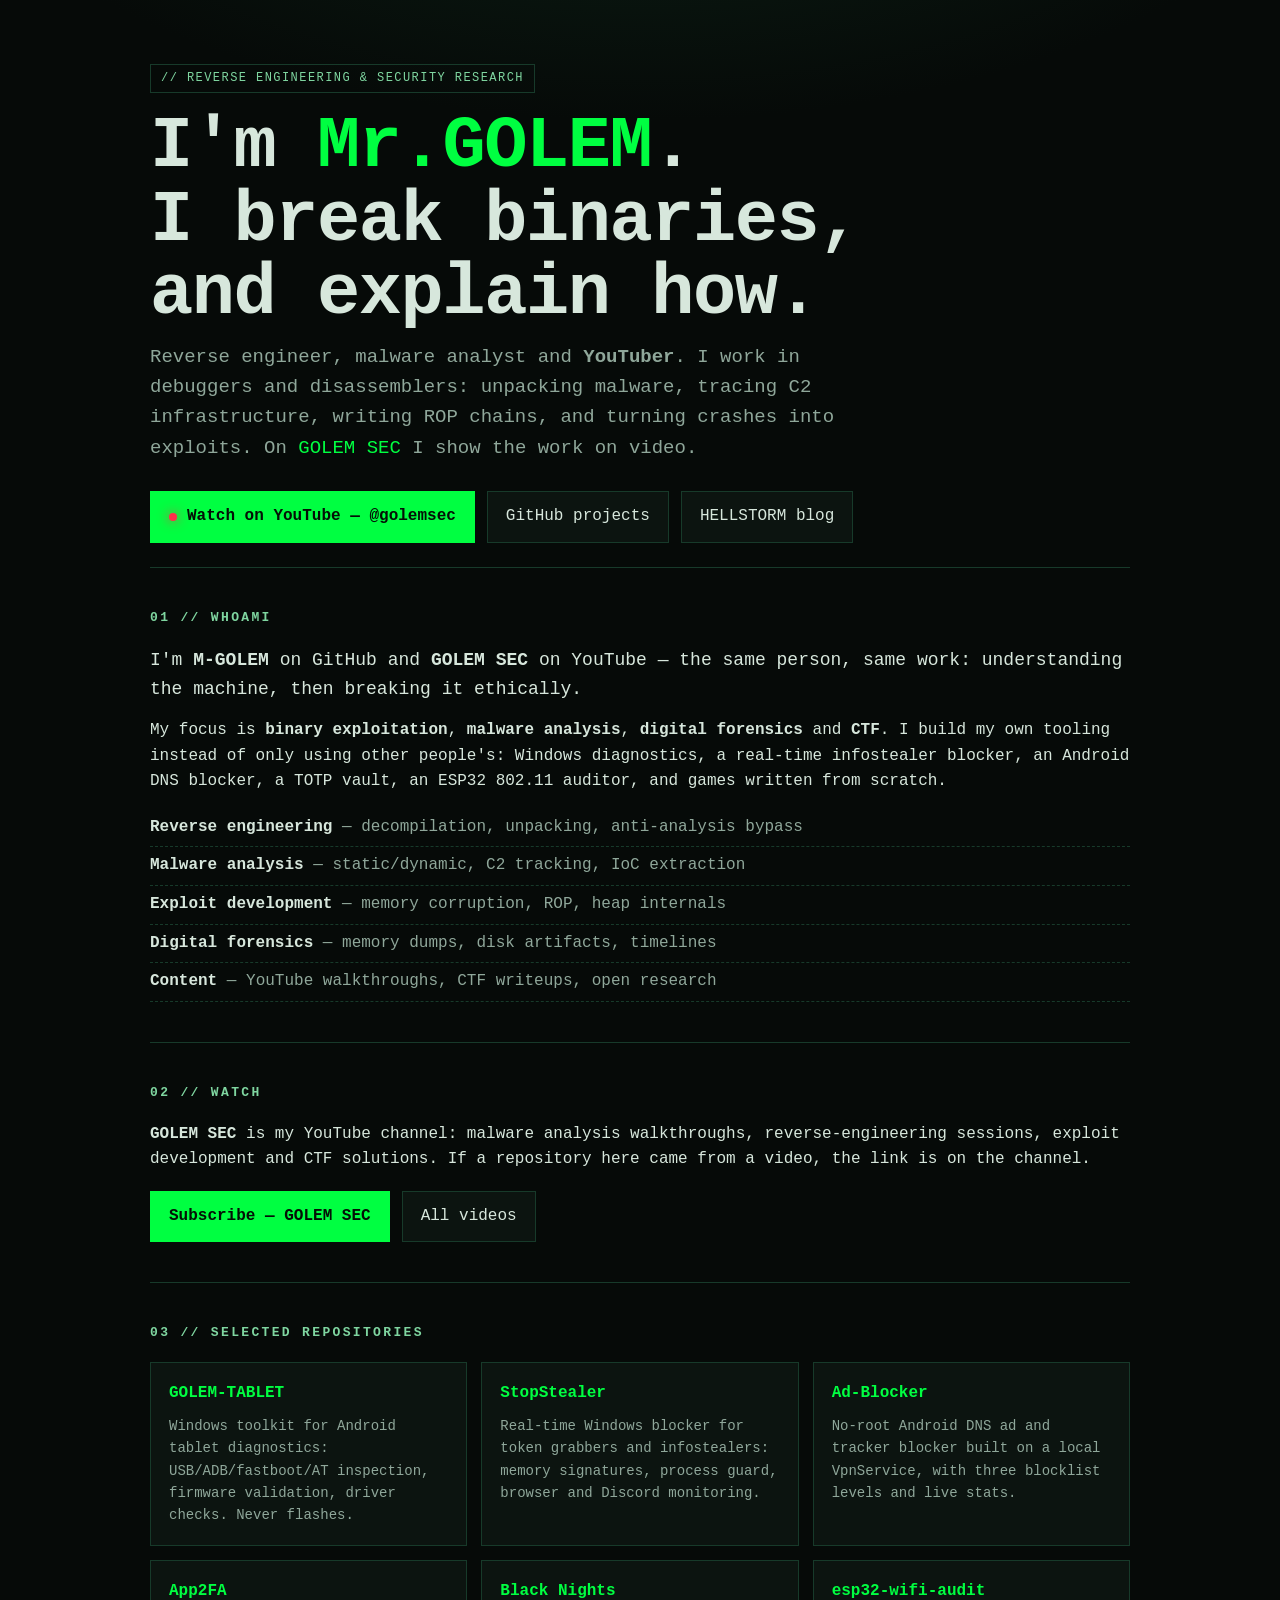
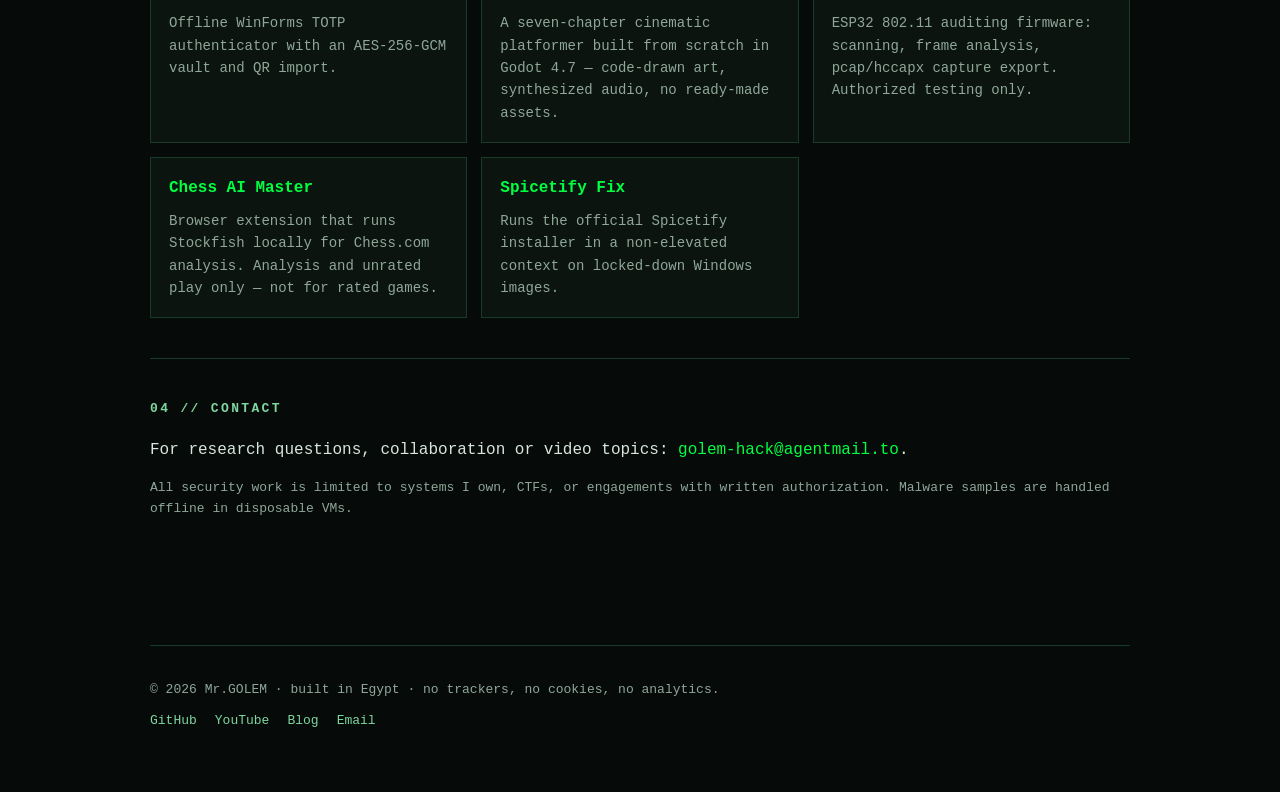
==== index.html @ 668d0ef5 "site: index.html" ====
<!DOCTYPE html>
<html lang="en">
<head>
<meta charset="utf-8">
<meta name="viewport" content="width=device-width, initial-scale=1">
<title>Mr.GOLEM — Reverse Engineer, Malware Analyst &amp; YouTuber</title>
<meta name="description" content="Mr.GOLEM (M-GOLEM) is a reverse engineer, malware analyst and YouTube creator behind GOLEM SEC. Binary exploitation, digital forensics, CTF and security tooling.">
<meta name="author" content="Mr.GOLEM">
<meta name="keywords" content="Mr.GOLEM, M-GOLEM, GOLEM SEC, reverse engineering, malware analysis, binary exploitation, CTF, cybersecurity, YouTube">
<link rel="canonical" href="https://m-golem.github.io/">
<meta property="og:type" content="profile">
<meta property="og:title" content="Mr.GOLEM — Reverse Engineer &amp; YouTuber">
<meta property="og:description" content="Reverse engineering, malware analysis, exploit development and CTF — on GitHub and on YouTube at GOLEM SEC.">
<meta property="og:url" content="https://m-golem.github.io/">
<meta property="og:image" content="https://github.com/M-GOLEM.png">
<meta name="twitter:card" content="summary_large_image">
<meta name="twitter:title" content="Mr.GOLEM — Reverse Engineer &amp; YouTuber">
<meta name="twitter:description" content="Reverse engineering, malware analysis, exploit development and CTF — GitHub and YouTube.">
<meta name="twitter:image" content="https://github.com/M-GOLEM.png">
<script type="application/ld+json">
{
  "@context": "https://schema.org",
  "@type": "Person",
  "name": "Mr.GOLEM",
  "alternateName": ["M-GOLEM", "GOLEM", "GOLEM SEC"],
  "url": "https://m-golem.github.io/",
  "image": "https://github.com/M-GOLEM.png",
  "jobTitle": "Reverse Engineer & YouTuber",
  "description": "Reverse engineer, malware analyst and YouTube creator. Binary exploitation, digital forensics, CTF and security tooling.",
  "knowsAbout": ["Reverse Engineering", "Malware Analysis", "Binary Exploitation", "Digital Forensics", "CTF", "Windows Internals"],
  "sameAs": [
    "https://github.com/M-GOLEM",
    "https://www.youtube.com/@golemsec",
    "https://hellstorm.blog"
  ]
}
</script>
<style>
  :root {
    --bg: #060a08;
    --panel: #0c1410;
    --line: #173a2a;
    --green: #00ff41;
    --dim: #7fd6a0;
    --text: #d7e7dc;
    --muted: #8fa79a;
    --red: #ff2f4a;
  }
  * { box-sizing: border-box; }
  html { scroll-behavior: smooth; }
  body {
    margin: 0;
    background: radial-gradient(1200px 600px at 50% -10%, #0d2418 0%, var(--bg) 60%);
    color: var(--text);
    font: 16px/1.6 ui-monospace, "Cascadia Code", "Fira Code", Consolas, monospace;
  }
  a { color: var(--green); text-decoration: none; }
  a:hover, a:focus-visible { text-decoration: underline; }
  .wrap { width: min(980px, 92vw); margin: 0 auto; }
  header { padding: 64px 0 24px; }
  .tag {
    display: inline-block; padding: 4px 10px; border: 1px solid var(--line);
    color: var(--dim); font-size: 12px; letter-spacing: .12em; text-transform: uppercase;
  }
  h1 { font-size: clamp(38px, 7vw, 72px); line-height: 1.02; margin: 18px 0 10px; letter-spacing: -.02em; }
  h1 span { color: var(--green); }
  .role { color: var(--muted); font-size: clamp(15px, 2vw, 19px); max-width: 62ch; }
  .cta { display: flex; flex-wrap: wrap; gap: 12px; margin: 28px 0 0; }
  .btn {
    display: inline-flex; align-items: center; gap: 10px; padding: 12px 18px;
    border: 1px solid var(--line); color: var(--text); background: var(--panel);
  }
  .btn:hover { border-color: var(--green); text-decoration: none; }
  .btn.primary { background: var(--green); color: #041006; border-color: var(--green); font-weight: 700; }
  .btn.primary:hover { filter: brightness(1.1); }
  .dot { width: 8px; height: 8px; background: var(--red); border-radius: 50%; box-shadow: 0 0 12px var(--red); }
  main { padding-bottom: 72px; }
  section { padding: 40px 0; border-top: 1px solid var(--line); }
  h2 { font-size: 13px; letter-spacing: .18em; text-transform: uppercase; color: var(--dim); margin: 0 0 18px; }
  p { margin: 0 0 14px; color: var(--text); }
  .lead { font-size: 18px; }
  .grid { display: grid; gap: 14px; grid-template-columns: repeat(auto-fit, minmax(240px, 1fr)); }
  .card {
    display: block; padding: 18px; background: var(--panel); border: 1px solid var(--line);
    transition: border-color .15s ease, transform .15s ease;
  }
  .card:hover { border-color: var(--green); transform: translateY(-2px); text-decoration: none; }
  .card h3 { margin: 0 0 8px; font-size: 16px; color: var(--green); }
  .card p { margin: 0; color: var(--muted); font-size: 14px; }
  .kicker { color: var(--red); font-size: 13px; }
  ul.clean { list-style: none; padding: 0; margin: 0; }
  ul.clean li { padding: 6px 0; border-bottom: 1px dashed var(--line); color: var(--muted); }
  ul.clean li strong { color: var(--text); font-weight: 600; }
  footer { padding: 34px 0 60px; border-top: 1px solid var(--line); color: var(--muted); font-size: 13px; }
  .links { display: flex; flex-wrap: wrap; gap: 18px; margin-top: 10px; }
  .links a { color: var(--dim); }
  .note { color: var(--muted); font-size: 13px; }
  @media (prefers-reduced-motion: reduce) { html { scroll-behavior: auto; } .card { transition: none; } }
</style>
</head>
<body>
<div class="wrap">

<header>
  <span class="tag">// reverse engineering &amp; security research</span>
  <h1>I'm <span>Mr.GOLEM</span>.<br>I break binaries,<br>and explain how.</h1>
  <p class="role">
    Reverse engineer, malware analyst and <strong>YouTuber</strong>.
    I work in debuggers and disassemblers: unpacking malware, tracing C2
    infrastructure, writing ROP chains, and turning crashes into exploits.
    On <a href="https://www.youtube.com/@golemsec">GOLEM SEC</a> I show the work on video.
  </p>
  <div class="cta">
    <a class="btn primary" href="https://www.youtube.com/@golemsec">
      <span class="dot" aria-hidden="true"></span> Watch on YouTube — @golemsec
    </a>
    <a class="btn" href="https://github.com/M-GOLEM">GitHub projects</a>
    <a class="btn" href="https://hellstorm.blog">HELLSTORM blog</a>
  </div>
</header>

<main>

<section id="about">
  <h2>01 // whoami</h2>
  <p class="lead">
    I'm <strong>M-GOLEM</strong> on GitHub and <strong>GOLEM SEC</strong> on YouTube —
    the same person, same work: understanding the machine, then breaking it ethically.
  </p>
  <p>
    My focus is <strong>binary exploitation</strong>, <strong>malware analysis</strong>,
    <strong>digital forensics</strong> and <strong>CTF</strong>. I build my own tooling
    instead of only using other people's: Windows diagnostics, a real-time
    infostealer blocker, an Android DNS blocker, a TOTP vault, an ESP32 802.11
    auditor, and games written from scratch.
  </p>
  <ul class="clean">
    <li><strong>Reverse engineering</strong> — decompilation, unpacking, anti-analysis bypass</li>
    <li><strong>Malware analysis</strong> — static/dynamic, C2 tracking, IoC extraction</li>
    <li><strong>Exploit development</strong> — memory corruption, ROP, heap internals</li>
    <li><strong>Digital forensics</strong> — memory dumps, disk artifacts, timelines</li>
    <li><strong>Content</strong> — YouTube walkthroughs, CTF writeups, open research</li>
  </ul>
</section>

<section id="youtube">
  <h2>02 // watch</h2>
  <p>
    <strong>GOLEM SEC</strong> is my YouTube channel: malware analysis
    walkthroughs, reverse-engineering sessions, exploit development and CTF
    solutions. If a repository here came from a video, the link is on the channel.
  </p>
  <div class="cta" style="margin-top:18px">
    <a class="btn primary" href="https://www.youtube.com/@golemsec">Subscribe — GOLEM SEC</a>
    <a class="btn" href="https://www.youtube.com/@golemsec/videos">All videos</a>
  </div>
</section>

<section id="projects">
  <h2>03 // selected repositories</h2>
  <div class="grid">
    <a class="card" href="https://github.com/M-GOLEM/GOLEM-TABLET">
      <h3>GOLEM-TABLET</h3>
      <p>Windows toolkit for Android tablet diagnostics: USB/ADB/fastboot/AT inspection, firmware validation, driver checks. Never flashes.</p>
    </a>
    <a class="card" href="https://github.com/M-GOLEM/StopStealer">
      <h3>StopStealer</h3>
      <p>Real-time Windows blocker for token grabbers and infostealers: memory signatures, process guard, browser and Discord monitoring.</p>
    </a>
    <a class="card" href="https://github.com/M-GOLEM/Ad-Blocker">
      <h3>Ad-Blocker</h3>
      <p>No-root Android DNS ad and tracker blocker built on a local VpnService, with three blocklist levels and live stats.</p>
    </a>
    <a class="card" href="https://github.com/M-GOLEM/App2FA">
      <h3>App2FA</h3>
      <p>Offline WinForms TOTP authenticator with an AES-256-GCM vault and QR import.</p>
    </a>
    <a class="card" href="https://github.com/M-GOLEM/BlackNights_Release">
      <h3>Black Nights</h3>
      <p>A seven-chapter cinematic platformer built from scratch in Godot 4.7 — code-drawn art, synthesized audio, no ready-made assets.</p>
    </a>
    <a class="card" href="https://github.com/M-GOLEM/esp32-wifi-audit">
      <h3>esp32-wifi-audit</h3>
      <p>ESP32 802.11 auditing firmware: scanning, frame analysis, pcap/hccapx capture export. Authorized testing only.</p>
    </a>
    <a class="card" href="https://github.com/M-GOLEM/chess-ai-master">
      <h3>Chess AI Master</h3>
      <p>Browser extension that runs Stockfish locally for Chess.com analysis. Analysis and unrated play only — not for rated games.</p>
    </a>
    <a class="card" href="https://github.com/M-GOLEM/Spicetify-Fix-UserMode">
      <h3>Spicetify Fix</h3>
      <p>Runs the official Spicetify installer in a non-elevated context on locked-down Windows images.</p>
    </a>
  </div>
</section>

<section id="contact">
  <h2>04 // contact</h2>
  <p>
    For research questions, collaboration or video topics:
    <a href="mailto:golem-hack@agentmail.to">golem-hack@agentmail.to</a>.
  </p>
  <p class="note">
    All security work is limited to systems I own, CTFs, or engagements with
    written authorization. Malware samples are handled offline in disposable VMs.
  </p>
</section>

</main>

<footer>
  <div>© <span id="year">2026</span> Mr.GOLEM · built in Egypt · no trackers, no cookies, no analytics.</div>
  <div class="links">
    <a href="https://github.com/M-GOLEM">GitHub</a>
    <a href="https://www.youtube.com/@golemsec">YouTube</a>
    <a href="https://hellstorm.blog">Blog</a>
    <a href="mailto:golem-hack@agentmail.to">Email</a>
  </div>
</footer>

</div>
<script>document.getElementById("year").textContent = new Date().getFullYear();</script>
</body>
</html>
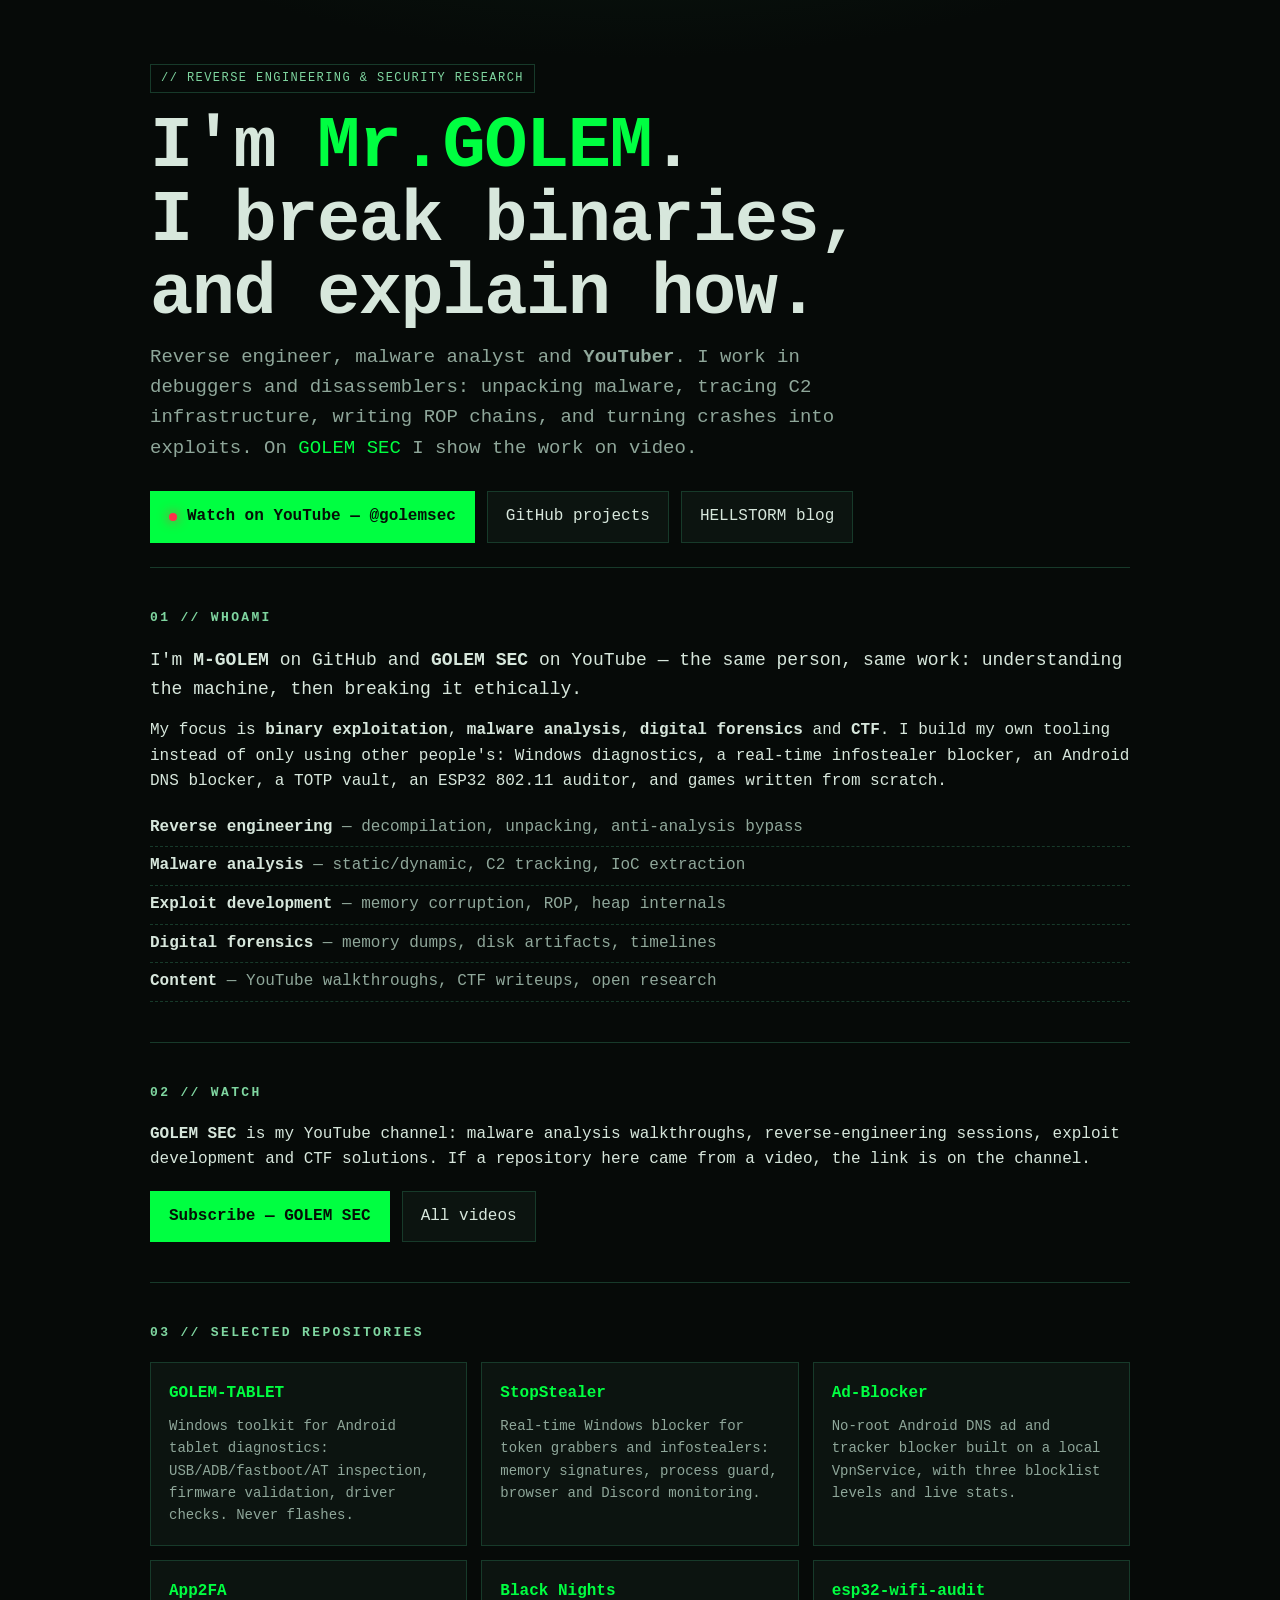
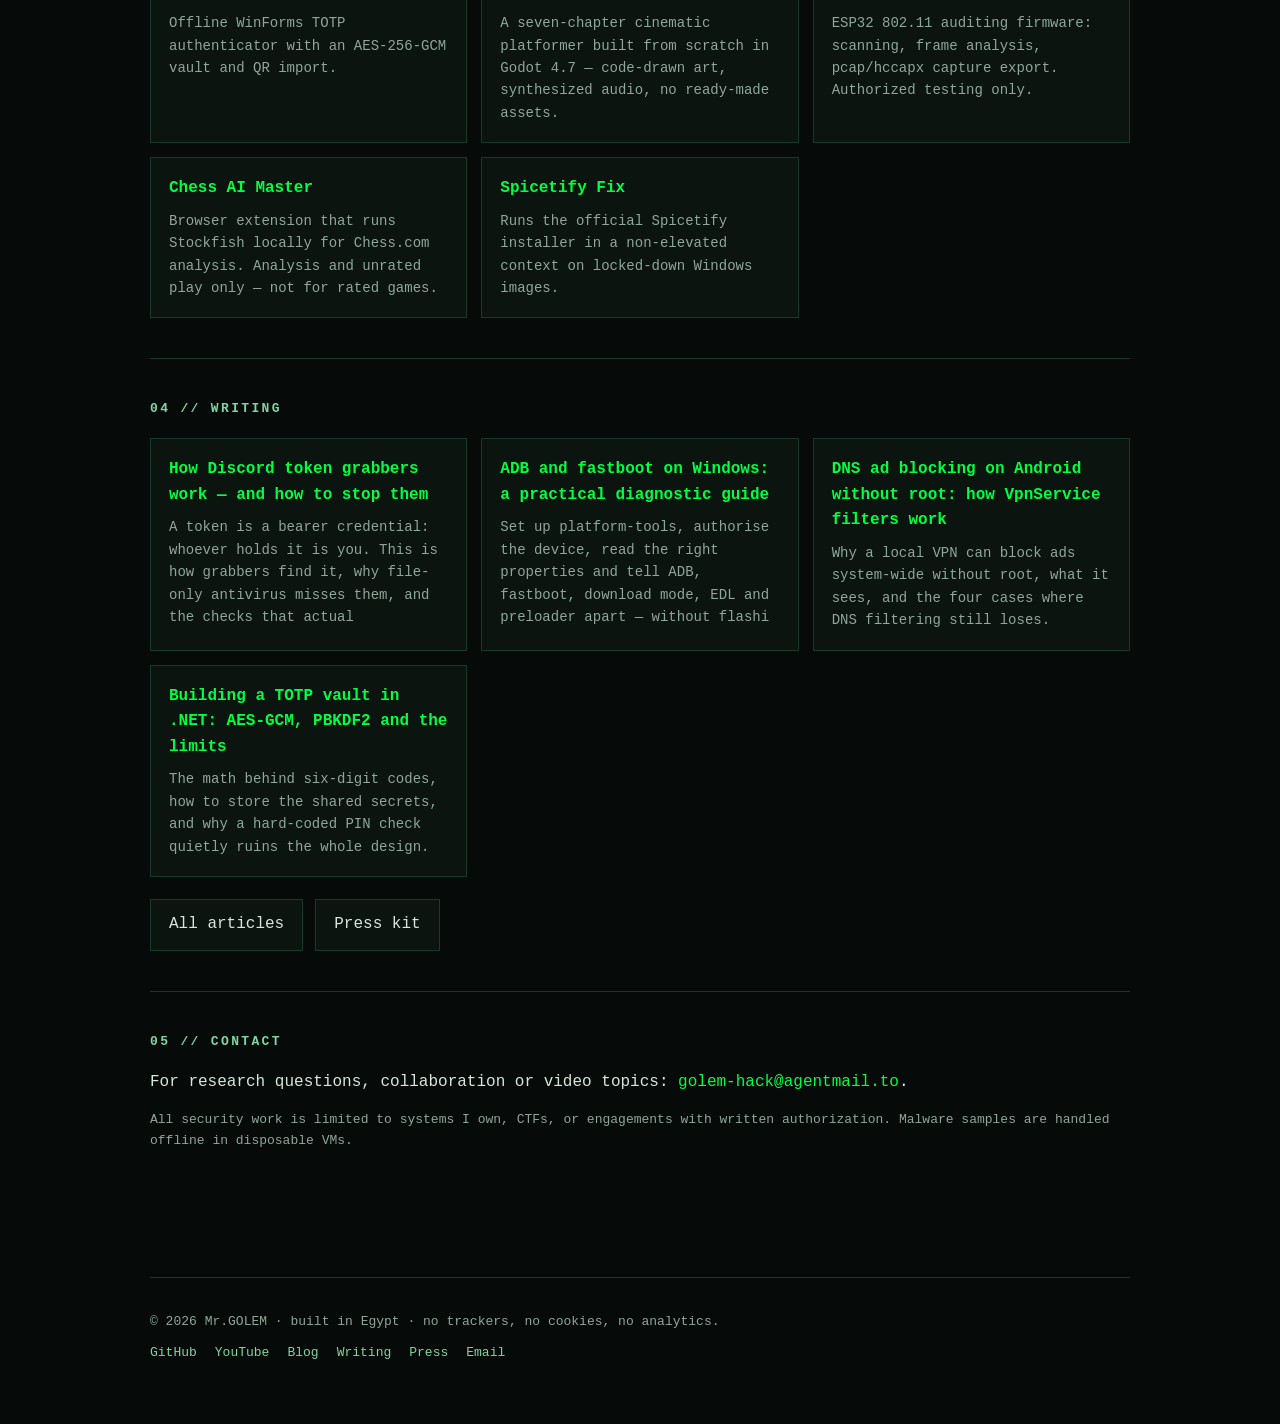
==== commit 286f15db: "site: publish index.html" ====
--- a/index.html
+++ b/index.html
@@ -1,224 +1,253 @@
-<!DOCTYPE html>
-<html lang="en">
-<head>
-<meta charset="utf-8">
-<meta name="viewport" content="width=device-width, initial-scale=1">
-<title>Mr.GOLEM — Reverse Engineer, Malware Analyst &amp; YouTuber</title>
-<meta name="description" content="Mr.GOLEM (M-GOLEM) is a reverse engineer, malware analyst and YouTube creator behind GOLEM SEC. Binary exploitation, digital forensics, CTF and security tooling.">
-<meta name="author" content="Mr.GOLEM">
-<meta name="keywords" content="Mr.GOLEM, M-GOLEM, GOLEM SEC, reverse engineering, malware analysis, binary exploitation, CTF, cybersecurity, YouTube">
-<link rel="canonical" href="https://m-golem.github.io/">
-<meta property="og:type" content="profile">
-<meta property="og:title" content="Mr.GOLEM — Reverse Engineer &amp; YouTuber">
-<meta property="og:description" content="Reverse engineering, malware analysis, exploit development and CTF — on GitHub and on YouTube at GOLEM SEC.">
-<meta property="og:url" content="https://m-golem.github.io/">
-<meta property="og:image" content="https://github.com/M-GOLEM.png">
-<meta name="twitter:card" content="summary_large_image">
-<meta name="twitter:title" content="Mr.GOLEM — Reverse Engineer &amp; YouTuber">
-<meta name="twitter:description" content="Reverse engineering, malware analysis, exploit development and CTF — GitHub and YouTube.">
-<meta name="twitter:image" content="https://github.com/M-GOLEM.png">
-<script type="application/ld+json">
-{
-  "@context": "https://schema.org",
-  "@type": "Person",
-  "name": "Mr.GOLEM",
-  "alternateName": ["M-GOLEM", "GOLEM", "GOLEM SEC"],
-  "url": "https://m-golem.github.io/",
-  "image": "https://github.com/M-GOLEM.png",
-  "jobTitle": "Reverse Engineer & YouTuber",
-  "description": "Reverse engineer, malware analyst and YouTube creator. Binary exploitation, digital forensics, CTF and security tooling.",
-  "knowsAbout": ["Reverse Engineering", "Malware Analysis", "Binary Exploitation", "Digital Forensics", "CTF", "Windows Internals"],
-  "sameAs": [
-    "https://github.com/M-GOLEM",
-    "https://www.youtube.com/@golemsec",
-    "https://hellstorm.blog"
-  ]
-}
-</script>
-<style>
-  :root {
-    --bg: #060a08;
-    --panel: #0c1410;
-    --line: #173a2a;
-    --green: #00ff41;
-    --dim: #7fd6a0;
-    --text: #d7e7dc;
-    --muted: #8fa79a;
-    --red: #ff2f4a;
-  }
-  * { box-sizing: border-box; }
-  html { scroll-behavior: smooth; }
-  body {
-    margin: 0;
-    background: radial-gradient(1200px 600px at 50% -10%, #0d2418 0%, var(--bg) 60%);
-    color: var(--text);
-    font: 16px/1.6 ui-monospace, "Cascadia Code", "Fira Code", Consolas, monospace;
-  }
-  a { color: var(--green); text-decoration: none; }
-  a:hover, a:focus-visible { text-decoration: underline; }
-  .wrap { width: min(980px, 92vw); margin: 0 auto; }
-  header { padding: 64px 0 24px; }
-  .tag {
-    display: inline-block; padding: 4px 10px; border: 1px solid var(--line);
-    color: var(--dim); font-size: 12px; letter-spacing: .12em; text-transform: uppercase;
-  }
-  h1 { font-size: clamp(38px, 7vw, 72px); line-height: 1.02; margin: 18px 0 10px; letter-spacing: -.02em; }
-  h1 span { color: var(--green); }
-  .role { color: var(--muted); font-size: clamp(15px, 2vw, 19px); max-width: 62ch; }
-  .cta { display: flex; flex-wrap: wrap; gap: 12px; margin: 28px 0 0; }
-  .btn {
-    display: inline-flex; align-items: center; gap: 10px; padding: 12px 18px;
-    border: 1px solid var(--line); color: var(--text); background: var(--panel);
-  }
-  .btn:hover { border-color: var(--green); text-decoration: none; }
-  .btn.primary { background: var(--green); color: #041006; border-color: var(--green); font-weight: 700; }
-  .btn.primary:hover { filter: brightness(1.1); }
-  .dot { width: 8px; height: 8px; background: var(--red); border-radius: 50%; box-shadow: 0 0 12px var(--red); }
-  main { padding-bottom: 72px; }
-  section { padding: 40px 0; border-top: 1px solid var(--line); }
-  h2 { font-size: 13px; letter-spacing: .18em; text-transform: uppercase; color: var(--dim); margin: 0 0 18px; }
-  p { margin: 0 0 14px; color: var(--text); }
-  .lead { font-size: 18px; }
-  .grid { display: grid; gap: 14px; grid-template-columns: repeat(auto-fit, minmax(240px, 1fr)); }
-  .card {
-    display: block; padding: 18px; background: var(--panel); border: 1px solid var(--line);
-    transition: border-color .15s ease, transform .15s ease;
-  }
-  .card:hover { border-color: var(--green); transform: translateY(-2px); text-decoration: none; }
-  .card h3 { margin: 0 0 8px; font-size: 16px; color: var(--green); }
-  .card p { margin: 0; color: var(--muted); font-size: 14px; }
-  .kicker { color: var(--red); font-size: 13px; }
-  ul.clean { list-style: none; padding: 0; margin: 0; }
-  ul.clean li { padding: 6px 0; border-bottom: 1px dashed var(--line); color: var(--muted); }
-  ul.clean li strong { color: var(--text); font-weight: 600; }
-  footer { padding: 34px 0 60px; border-top: 1px solid var(--line); color: var(--muted); font-size: 13px; }
-  .links { display: flex; flex-wrap: wrap; gap: 18px; margin-top: 10px; }
-  .links a { color: var(--dim); }
-  .note { color: var(--muted); font-size: 13px; }
-  @media (prefers-reduced-motion: reduce) { html { scroll-behavior: auto; } .card { transition: none; } }
-</style>
-</head>
-<body>
-<div class="wrap">
-
-<header>
-  <span class="tag">// reverse engineering &amp; security research</span>
-  <h1>I'm <span>Mr.GOLEM</span>.<br>I break binaries,<br>and explain how.</h1>
-  <p class="role">
-    Reverse engineer, malware analyst and <strong>YouTuber</strong>.
-    I work in debuggers and disassemblers: unpacking malware, tracing C2
-    infrastructure, writing ROP chains, and turning crashes into exploits.
-    On <a href="https://www.youtube.com/@golemsec">GOLEM SEC</a> I show the work on video.
-  </p>
-  <div class="cta">
-    <a class="btn primary" href="https://www.youtube.com/@golemsec">
-      <span class="dot" aria-hidden="true"></span> Watch on YouTube — @golemsec
-    </a>
-    <a class="btn" href="https://github.com/M-GOLEM">GitHub projects</a>
-    <a class="btn" href="https://hellstorm.blog">HELLSTORM blog</a>
-  </div>
-</header>
-
-<main>
-
-<section id="about">
-  <h2>01 // whoami</h2>
-  <p class="lead">
-    I'm <strong>M-GOLEM</strong> on GitHub and <strong>GOLEM SEC</strong> on YouTube —
-    the same person, same work: understanding the machine, then breaking it ethically.
-  </p>
-  <p>
-    My focus is <strong>binary exploitation</strong>, <strong>malware analysis</strong>,
-    <strong>digital forensics</strong> and <strong>CTF</strong>. I build my own tooling
-    instead of only using other people's: Windows diagnostics, a real-time
-    infostealer blocker, an Android DNS blocker, a TOTP vault, an ESP32 802.11
-    auditor, and games written from scratch.
-  </p>
-  <ul class="clean">
-    <li><strong>Reverse engineering</strong> — decompilation, unpacking, anti-analysis bypass</li>
-    <li><strong>Malware analysis</strong> — static/dynamic, C2 tracking, IoC extraction</li>
-    <li><strong>Exploit development</strong> — memory corruption, ROP, heap internals</li>
-    <li><strong>Digital forensics</strong> — memory dumps, disk artifacts, timelines</li>
-    <li><strong>Content</strong> — YouTube walkthroughs, CTF writeups, open research</li>
-  </ul>
-</section>
-
-<section id="youtube">
-  <h2>02 // watch</h2>
-  <p>
-    <strong>GOLEM SEC</strong> is my YouTube channel: malware analysis
-    walkthroughs, reverse-engineering sessions, exploit development and CTF
-    solutions. If a repository here came from a video, the link is on the channel.
-  </p>
-  <div class="cta" style="margin-top:18px">
-    <a class="btn primary" href="https://www.youtube.com/@golemsec">Subscribe — GOLEM SEC</a>
-    <a class="btn" href="https://www.youtube.com/@golemsec/videos">All videos</a>
-  </div>
-</section>
-
-<section id="projects">
-  <h2>03 // selected repositories</h2>
-  <div class="grid">
-    <a class="card" href="https://github.com/M-GOLEM/GOLEM-TABLET">
-      <h3>GOLEM-TABLET</h3>
-      <p>Windows toolkit for Android tablet diagnostics: USB/ADB/fastboot/AT inspection, firmware validation, driver checks. Never flashes.</p>
-    </a>
-    <a class="card" href="https://github.com/M-GOLEM/StopStealer">
-      <h3>StopStealer</h3>
-      <p>Real-time Windows blocker for token grabbers and infostealers: memory signatures, process guard, browser and Discord monitoring.</p>
-    </a>
-    <a class="card" href="https://github.com/M-GOLEM/Ad-Blocker">
-      <h3>Ad-Blocker</h3>
-      <p>No-root Android DNS ad and tracker blocker built on a local VpnService, with three blocklist levels and live stats.</p>
-    </a>
-    <a class="card" href="https://github.com/M-GOLEM/App2FA">
-      <h3>App2FA</h3>
-      <p>Offline WinForms TOTP authenticator with an AES-256-GCM vault and QR import.</p>
-    </a>
-    <a class="card" href="https://github.com/M-GOLEM/BlackNights_Release">
-      <h3>Black Nights</h3>
-      <p>A seven-chapter cinematic platformer built from scratch in Godot 4.7 — code-drawn art, synthesized audio, no ready-made assets.</p>
-    </a>
-    <a class="card" href="https://github.com/M-GOLEM/esp32-wifi-audit">
-      <h3>esp32-wifi-audit</h3>
-      <p>ESP32 802.11 auditing firmware: scanning, frame analysis, pcap/hccapx capture export. Authorized testing only.</p>
-    </a>
-    <a class="card" href="https://github.com/M-GOLEM/chess-ai-master">
-      <h3>Chess AI Master</h3>
-      <p>Browser extension that runs Stockfish locally for Chess.com analysis. Analysis and unrated play only — not for rated games.</p>
-    </a>
-    <a class="card" href="https://github.com/M-GOLEM/Spicetify-Fix-UserMode">
-      <h3>Spicetify Fix</h3>
-      <p>Runs the official Spicetify installer in a non-elevated context on locked-down Windows images.</p>
-    </a>
-  </div>
-</section>
-
-<section id="contact">
-  <h2>04 // contact</h2>
-  <p>
-    For research questions, collaboration or video topics:
-    <a href="mailto:golem-hack@agentmail.to">golem-hack@agentmail.to</a>.
-  </p>
-  <p class="note">
-    All security work is limited to systems I own, CTFs, or engagements with
-    written authorization. Malware samples are handled offline in disposable VMs.
-  </p>
-</section>
-
-</main>
-
-<footer>
-  <div>© <span id="year">2026</span> Mr.GOLEM · built in Egypt · no trackers, no cookies, no analytics.</div>
-  <div class="links">
-    <a href="https://github.com/M-GOLEM">GitHub</a>
-    <a href="https://www.youtube.com/@golemsec">YouTube</a>
-    <a href="https://hellstorm.blog">Blog</a>
-    <a href="mailto:golem-hack@agentmail.to">Email</a>
-  </div>
-</footer>
-
-</div>
-<script>document.getElementById("year").textContent = new Date().getFullYear();</script>
-</body>
-</html>
+<!DOCTYPE html>
+<html lang="en">
+<head>
+<meta charset="utf-8">
+<meta name="viewport" content="width=device-width, initial-scale=1">
+<title>Mr.GOLEM — Reverse Engineer, Malware Analyst &amp; YouTuber</title>
+<meta name="description" content="Mr.GOLEM (M-GOLEM) is a reverse engineer, malware analyst and YouTube creator behind GOLEM SEC. Binary exploitation, digital forensics, CTF and security tooling.">
+<meta name="author" content="Mr.GOLEM">
+<meta name="keywords" content="Mr.GOLEM, M-GOLEM, GOLEM SEC, reverse engineering, malware analysis, binary exploitation, CTF, cybersecurity, YouTube">
+<link rel="canonical" href="https://m-golem.github.io/">
+<meta property="og:type" content="profile">
+<meta property="og:title" content="Mr.GOLEM — Reverse Engineer &amp; YouTuber">
+<meta property="og:description" content="Reverse engineering, malware analysis, exploit development and CTF — on GitHub and on YouTube at GOLEM SEC.">
+<meta property="og:url" content="https://m-golem.github.io/">
+<meta property="og:image" content="https://m-golem.github.io/assets/og.png">
+<meta name="twitter:card" content="summary_large_image">
+<meta name="twitter:title" content="Mr.GOLEM — Reverse Engineer &amp; YouTuber">
+<meta name="twitter:description" content="Reverse engineering, malware analysis, exploit development and CTF — GitHub and YouTube.">
+<meta name="twitter:image" content="https://m-golem.github.io/assets/og.png">
+<script type="application/ld+json">
+{
+  "@context": "https://schema.org",
+  "@type": "Person",
+  "name": "Mr.GOLEM",
+  "alternateName": ["M-GOLEM", "GOLEM", "GOLEM SEC"],
+  "url": "https://m-golem.github.io/",
+  "image": "https://github.com/M-GOLEM.png",
+  "jobTitle": "Reverse Engineer & YouTuber",
+  "description": "Reverse engineer, malware analyst and YouTube creator. Binary exploitation, digital forensics, CTF and security tooling.",
+  "knowsAbout": ["Reverse Engineering", "Malware Analysis", "Binary Exploitation", "Digital Forensics", "CTF", "Windows Internals"],
+  "sameAs": [
+    "https://github.com/M-GOLEM",
+    "https://www.youtube.com/@golemsec",
+    "https://hellstorm.blog"
+  ]
+}
+</script>
+<style>
+  :root {
+    --bg: #060a08;
+    --panel: #0c1410;
+    --line: #173a2a;
+    --green: #00ff41;
+    --dim: #7fd6a0;
+    --text: #d7e7dc;
+    --muted: #8fa79a;
+    --red: #ff2f4a;
+  }
+  * { box-sizing: border-box; }
+  html { scroll-behavior: smooth; }
+  body {
+    margin: 0;
+    background: radial-gradient(1200px 600px at 50% -10%, #0d2418 0%, var(--bg) 60%);
+    color: var(--text);
+    font: 16px/1.6 ui-monospace, "Cascadia Code", "Fira Code", Consolas, monospace;
+  }
+  a { color: var(--green); text-decoration: none; }
+  a:hover, a:focus-visible { text-decoration: underline; }
+  .wrap { width: min(980px, 92vw); margin: 0 auto; }
+  header { padding: 64px 0 24px; }
+  .tag {
+    display: inline-block; padding: 4px 10px; border: 1px solid var(--line);
+    color: var(--dim); font-size: 12px; letter-spacing: .12em; text-transform: uppercase;
+  }
+  h1 { font-size: clamp(38px, 7vw, 72px); line-height: 1.02; margin: 18px 0 10px; letter-spacing: -.02em; }
+  h1 span { color: var(--green); }
+  .role { color: var(--muted); font-size: clamp(15px, 2vw, 19px); max-width: 62ch; }
+  .cta { display: flex; flex-wrap: wrap; gap: 12px; margin: 28px 0 0; }
+  .btn {
+    display: inline-flex; align-items: center; gap: 10px; padding: 12px 18px;
+    border: 1px solid var(--line); color: var(--text); background: var(--panel);
+  }
+  .btn:hover { border-color: var(--green); text-decoration: none; }
+  .btn.primary { background: var(--green); color: #041006; border-color: var(--green); font-weight: 700; }
+  .btn.primary:hover { filter: brightness(1.1); }
+  .dot { width: 8px; height: 8px; background: var(--red); border-radius: 50%; box-shadow: 0 0 12px var(--red); }
+  main { padding-bottom: 72px; }
+  section { padding: 40px 0; border-top: 1px solid var(--line); }
+  h2 { font-size: 13px; letter-spacing: .18em; text-transform: uppercase; color: var(--dim); margin: 0 0 18px; }
+  p { margin: 0 0 14px; color: var(--text); }
+  .lead { font-size: 18px; }
+  .grid { display: grid; gap: 14px; grid-template-columns: repeat(auto-fit, minmax(240px, 1fr)); }
+  .card {
+    display: block; padding: 18px; background: var(--panel); border: 1px solid var(--line);
+    transition: border-color .15s ease, transform .15s ease;
+  }
+  .card:hover { border-color: var(--green); transform: translateY(-2px); text-decoration: none; }
+  .card h3 { margin: 0 0 8px; font-size: 16px; color: var(--green); }
+  .card p { margin: 0; color: var(--muted); font-size: 14px; }
+  .kicker { color: var(--red); font-size: 13px; }
+  ul.clean { list-style: none; padding: 0; margin: 0; }
+  ul.clean li { padding: 6px 0; border-bottom: 1px dashed var(--line); color: var(--muted); }
+  ul.clean li strong { color: var(--text); font-weight: 600; }
+  footer { padding: 34px 0 60px; border-top: 1px solid var(--line); color: var(--muted); font-size: 13px; }
+  .links { display: flex; flex-wrap: wrap; gap: 18px; margin-top: 10px; }
+  .links a { color: var(--dim); }
+  .note { color: var(--muted); font-size: 13px; }
+  @media (prefers-reduced-motion: reduce) { html { scroll-behavior: auto; } .card { transition: none; } }
+</style>
+</head>
+<body>
+<div class="wrap">
+
+<header>
+  <span class="tag">// reverse engineering &amp; security research</span>
+  <h1>I'm <span>Mr.GOLEM</span>.<br>I break binaries,<br>and explain how.</h1>
+  <p class="role">
+    Reverse engineer, malware analyst and <strong>YouTuber</strong>.
+    I work in debuggers and disassemblers: unpacking malware, tracing C2
+    infrastructure, writing ROP chains, and turning crashes into exploits.
+    On <a href="https://www.youtube.com/@golemsec">GOLEM SEC</a> I show the work on video.
+  </p>
+  <div class="cta">
+    <a class="btn primary" href="https://www.youtube.com/@golemsec">
+      <span class="dot" aria-hidden="true"></span> Watch on YouTube — @golemsec
+    </a>
+    <a class="btn" href="https://github.com/M-GOLEM">GitHub projects</a>
+    <a class="btn" href="https://hellstorm.blog">HELLSTORM blog</a>
+  </div>
+</header>
+
+<main>
+
+<section id="about">
+  <h2>01 // whoami</h2>
+  <p class="lead">
+    I'm <strong>M-GOLEM</strong> on GitHub and <strong>GOLEM SEC</strong> on YouTube —
+    the same person, same work: understanding the machine, then breaking it ethically.
+  </p>
+  <p>
+    My focus is <strong>binary exploitation</strong>, <strong>malware analysis</strong>,
+    <strong>digital forensics</strong> and <strong>CTF</strong>. I build my own tooling
+    instead of only using other people's: Windows diagnostics, a real-time
+    infostealer blocker, an Android DNS blocker, a TOTP vault, an ESP32 802.11
+    auditor, and games written from scratch.
+  </p>
+  <ul class="clean">
+    <li><strong>Reverse engineering</strong> — decompilation, unpacking, anti-analysis bypass</li>
+    <li><strong>Malware analysis</strong> — static/dynamic, C2 tracking, IoC extraction</li>
+    <li><strong>Exploit development</strong> — memory corruption, ROP, heap internals</li>
+    <li><strong>Digital forensics</strong> — memory dumps, disk artifacts, timelines</li>
+    <li><strong>Content</strong> — YouTube walkthroughs, CTF writeups, open research</li>
+  </ul>
+</section>
+
+<section id="youtube">
+  <h2>02 // watch</h2>
+  <p>
+    <strong>GOLEM SEC</strong> is my YouTube channel: malware analysis
+    walkthroughs, reverse-engineering sessions, exploit development and CTF
+    solutions. If a repository here came from a video, the link is on the channel.
+  </p>
+  <div class="cta" style="margin-top:18px">
+    <a class="btn primary" href="https://www.youtube.com/@golemsec">Subscribe — GOLEM SEC</a>
+    <a class="btn" href="https://www.youtube.com/@golemsec/videos">All videos</a>
+  </div>
+</section>
+
+<section id="projects">
+  <h2>03 // selected repositories</h2>
+  <div class="grid">
+    <a class="card" href="https://github.com/M-GOLEM/GOLEM-TABLET">
+      <h3>GOLEM-TABLET</h3>
+      <p>Windows toolkit for Android tablet diagnostics: USB/ADB/fastboot/AT inspection, firmware validation, driver checks. Never flashes.</p>
+    </a>
+    <a class="card" href="https://github.com/M-GOLEM/StopStealer">
+      <h3>StopStealer</h3>
+      <p>Real-time Windows blocker for token grabbers and infostealers: memory signatures, process guard, browser and Discord monitoring.</p>
+    </a>
+    <a class="card" href="https://github.com/M-GOLEM/Ad-Blocker">
+      <h3>Ad-Blocker</h3>
+      <p>No-root Android DNS ad and tracker blocker built on a local VpnService, with three blocklist levels and live stats.</p>
+    </a>
+    <a class="card" href="https://github.com/M-GOLEM/App2FA">
+      <h3>App2FA</h3>
+      <p>Offline WinForms TOTP authenticator with an AES-256-GCM vault and QR import.</p>
+    </a>
+    <a class="card" href="https://github.com/M-GOLEM/BlackNights_Release">
+      <h3>Black Nights</h3>
+      <p>A seven-chapter cinematic platformer built from scratch in Godot 4.7 — code-drawn art, synthesized audio, no ready-made assets.</p>
+    </a>
+    <a class="card" href="https://github.com/M-GOLEM/esp32-wifi-audit">
+      <h3>esp32-wifi-audit</h3>
+      <p>ESP32 802.11 auditing firmware: scanning, frame analysis, pcap/hccapx capture export. Authorized testing only.</p>
+    </a>
+    <a class="card" href="https://github.com/M-GOLEM/chess-ai-master">
+      <h3>Chess AI Master</h3>
+      <p>Browser extension that runs Stockfish locally for Chess.com analysis. Analysis and unrated play only — not for rated games.</p>
+    </a>
+    <a class="card" href="https://github.com/M-GOLEM/Spicetify-Fix-UserMode">
+      <h3>Spicetify Fix</h3>
+      <p>Runs the official Spicetify installer in a non-elevated context on locked-down Windows images.</p>
+    </a>
+  </div>
+</section>
+
+
+<section id="writing">
+  <h2>04 // writing</h2>
+  <div class="grid">
+    <a class="card" href="/blog/discord-token-grabbers.html">
+      <h3>How Discord token grabbers work — and how to stop them</h3>
+      <p>A token is a bearer credential: whoever holds it is you. This is how grabbers find it, why file-only antivirus misses them, and the checks that actual</p>
+    </a>
+    <a class="card" href="/blog/adb-fastboot-windows-guide.html">
+      <h3>ADB and fastboot on Windows: a practical diagnostic guide</h3>
+      <p>Set up platform-tools, authorise the device, read the right properties and tell ADB, fastboot, download mode, EDL and preloader apart — without flashi</p>
+    </a>
+    <a class="card" href="/blog/android-dns-ad-blocking.html">
+      <h3>DNS ad blocking on Android without root: how VpnService filters work</h3>
+      <p>Why a local VPN can block ads system-wide without root, what it sees, and the four cases where DNS filtering still loses.</p>
+    </a>
+    <a class="card" href="/blog/totp-vault-dotnet.html">
+      <h3>Building a TOTP vault in .NET: AES-GCM, PBKDF2 and the limits</h3>
+      <p>The math behind six-digit codes, how to store the shared secrets, and why a hard-coded PIN check quietly ruins the whole design.</p>
+    </a>
+  </div>
+  <div class="cta" style="margin-top:22px">
+    <a class="btn" href="/blog/">All articles</a>
+    <a class="btn" href="/press.html">Press kit</a>
+  </div>
+</section>
+
+<section id="contact">
+  <h2>05 // contact</h2>
+  <p>
+    For research questions, collaboration or video topics:
+    <a href="mailto:golem-hack@agentmail.to">golem-hack@agentmail.to</a>.
+  </p>
+  <p class="note">
+    All security work is limited to systems I own, CTFs, or engagements with
+    written authorization. Malware samples are handled offline in disposable VMs.
+  </p>
+</section>
+
+</main>
+
+<footer>
+  <div>© <span id="year">2026</span> Mr.GOLEM · built in Egypt · no trackers, no cookies, no analytics.</div>
+  <div class="links">
+    <a href="https://github.com/M-GOLEM">GitHub</a>
+    <a href="https://www.youtube.com/@golemsec">YouTube</a>
+    <a href="https://hellstorm.blog">Blog</a>
+    <a href="/blog/">Writing</a>
+    <a href="/press.html">Press</a>
+    <a href="mailto:golem-hack@agentmail.to">Email</a>
+  </div>
+</footer>
+
+</div>
+<script>document.getElementById("year").textContent = new Date().getFullYear();</script>
+</body>
+</html>
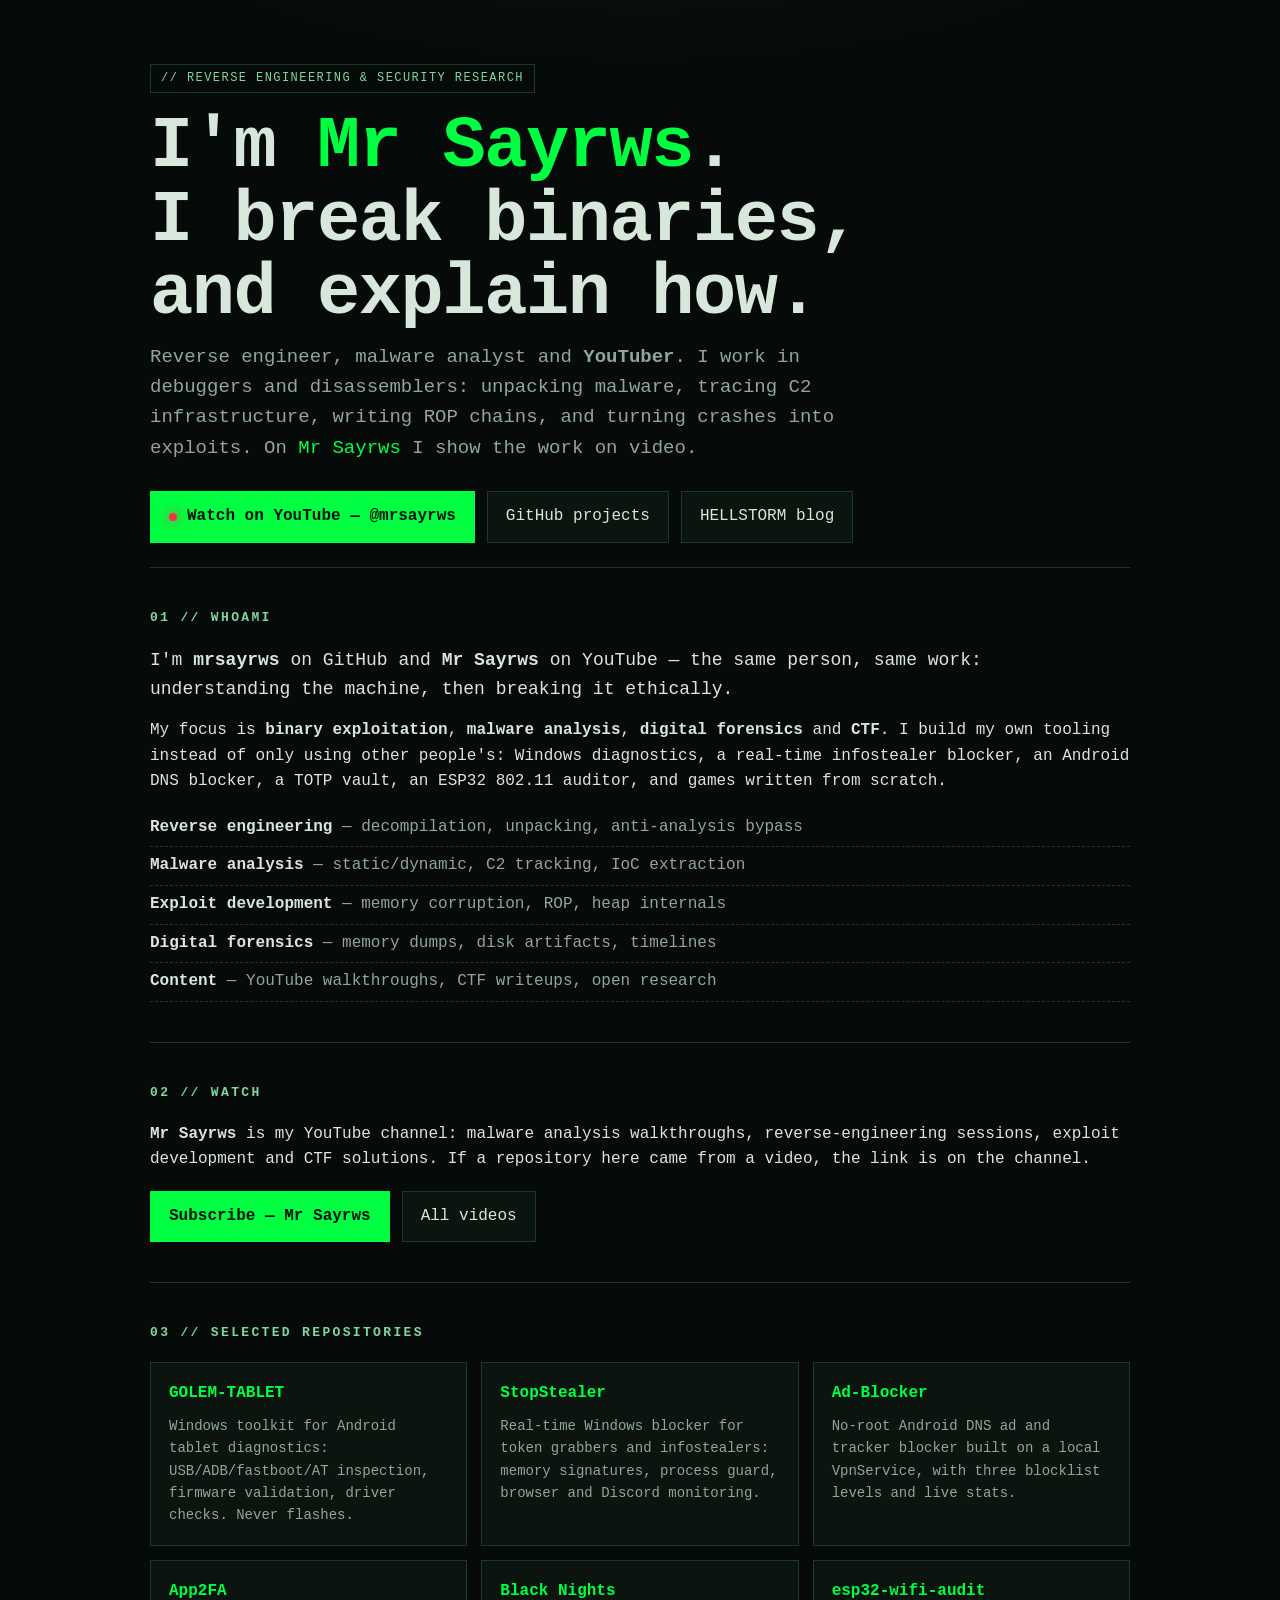
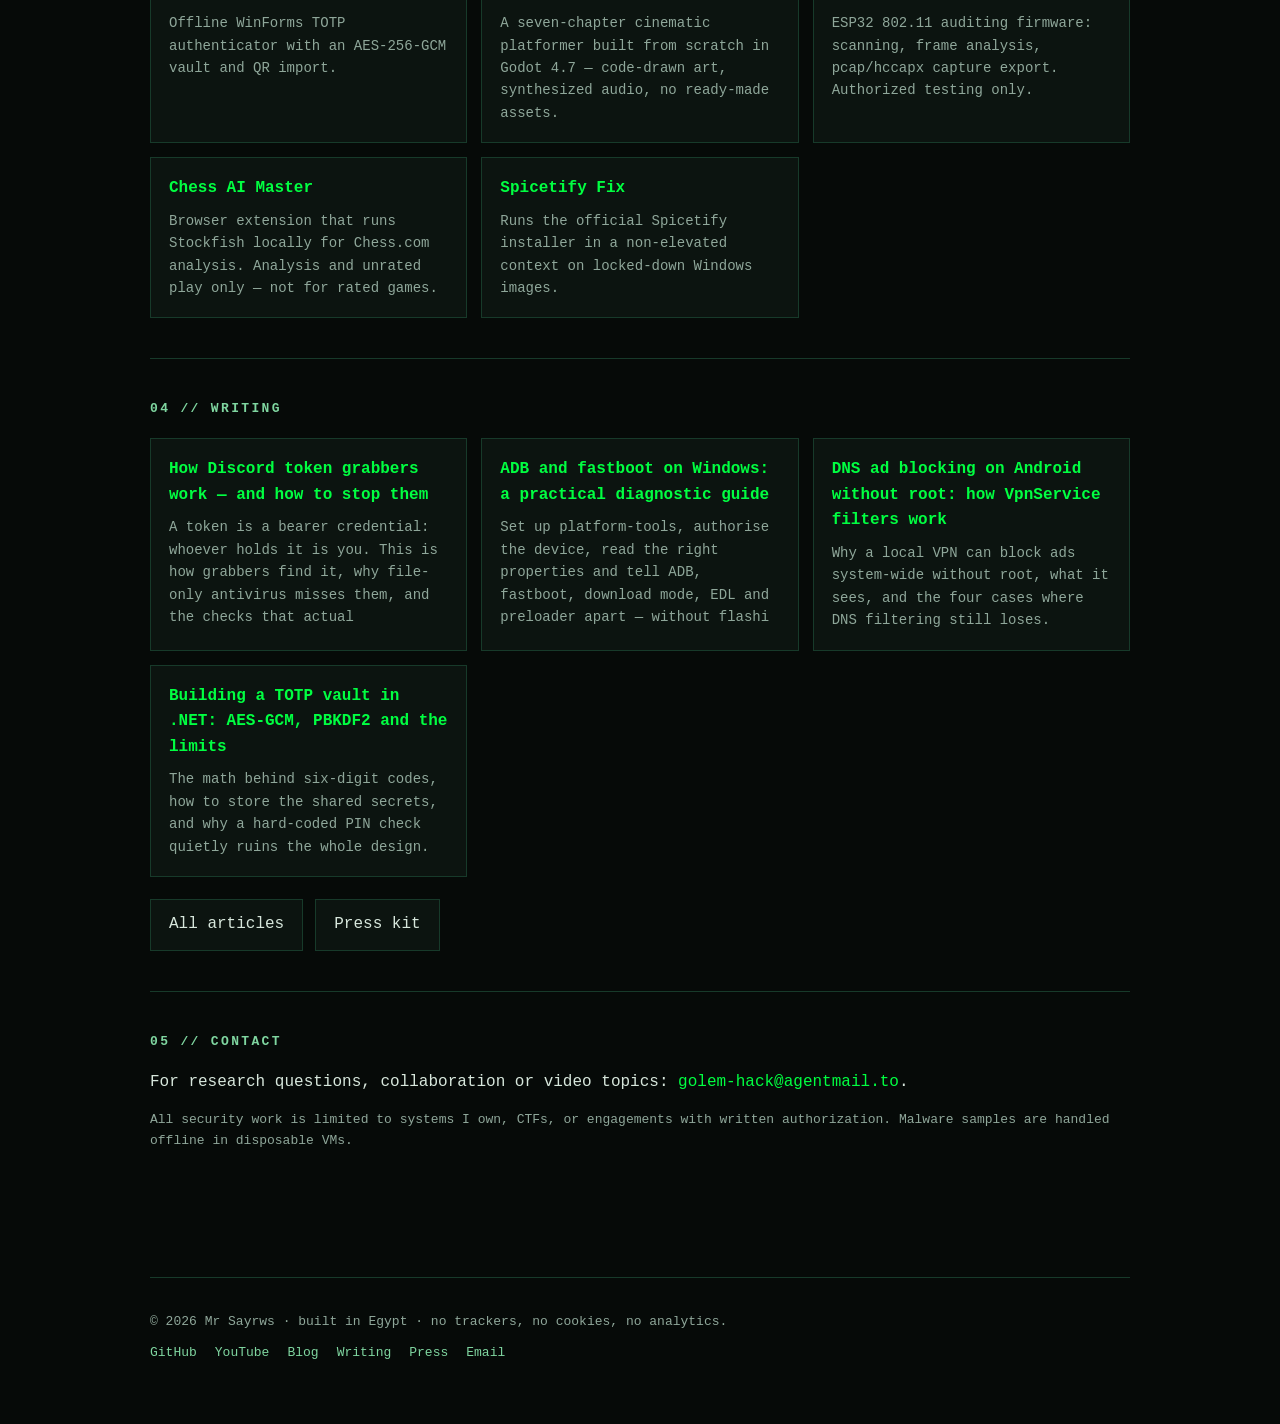
==== commit dea7b8b1: "site: publish index.html" ====
--- a/index.html
+++ b/index.html
@@ -3,34 +3,34 @@
 <head>
 <meta charset="utf-8">
 <meta name="viewport" content="width=device-width, initial-scale=1">
-<title>Mr.GOLEM — Reverse Engineer, Malware Analyst &amp; YouTuber</title>
-<meta name="description" content="Mr.GOLEM (M-GOLEM) is a reverse engineer, malware analyst and YouTube creator behind GOLEM SEC. Binary exploitation, digital forensics, CTF and security tooling.">
-<meta name="author" content="Mr.GOLEM">
-<meta name="keywords" content="Mr.GOLEM, M-GOLEM, GOLEM SEC, reverse engineering, malware analysis, binary exploitation, CTF, cybersecurity, YouTube">
-<link rel="canonical" href="https://m-golem.github.io/">
+<title>Mr Sayrws — Reverse Engineer, Malware Analyst &amp; YouTuber</title>
+<meta name="description" content="Mr Sayrws (mrsayrws) is a reverse engineer, malware analyst and YouTube creator behind Mr Sayrws. Binary exploitation, digital forensics, CTF and security tooling.">
+<meta name="author" content="Mr Sayrws">
+<meta name="keywords" content="Mr Sayrws, mrsayrws, Mr Sayrws, reverse engineering, malware analysis, binary exploitation, CTF, cybersecurity, YouTube">
+<link rel="canonical" href="https://mrsayrws.github.io/">
 <meta property="og:type" content="profile">
-<meta property="og:title" content="Mr.GOLEM — Reverse Engineer &amp; YouTuber">
-<meta property="og:description" content="Reverse engineering, malware analysis, exploit development and CTF — on GitHub and on YouTube at GOLEM SEC.">
-<meta property="og:url" content="https://m-golem.github.io/">
-<meta property="og:image" content="https://m-golem.github.io/assets/og.png">
+<meta property="og:title" content="Mr Sayrws — Reverse Engineer &amp; YouTuber">
+<meta property="og:description" content="Reverse engineering, malware analysis, exploit development and CTF — on GitHub and on YouTube at Mr Sayrws.">
+<meta property="og:url" content="https://mrsayrws.github.io/">
+<meta property="og:image" content="https://mrsayrws.github.io/assets/og.png">
 <meta name="twitter:card" content="summary_large_image">
-<meta name="twitter:title" content="Mr.GOLEM — Reverse Engineer &amp; YouTuber">
+<meta name="twitter:title" content="Mr Sayrws — Reverse Engineer &amp; YouTuber">
 <meta name="twitter:description" content="Reverse engineering, malware analysis, exploit development and CTF — GitHub and YouTube.">
-<meta name="twitter:image" content="https://m-golem.github.io/assets/og.png">
+<meta name="twitter:image" content="https://mrsayrws.github.io/assets/og.png">
 <script type="application/ld+json">
 {
   "@context": "https://schema.org",
   "@type": "Person",
-  "name": "Mr.GOLEM",
-  "alternateName": ["M-GOLEM", "GOLEM", "GOLEM SEC"],
-  "url": "https://m-golem.github.io/",
-  "image": "https://github.com/M-GOLEM.png",
+  "name": "Mr Sayrws",
+  "alternateName": ["mrsayrws", "GOLEM", "Mr Sayrws"],
+  "url": "https://mrsayrws.github.io/",
+  "image": "https://github.com/mrsayrws.png",
   "jobTitle": "Reverse Engineer & YouTuber",
   "description": "Reverse engineer, malware analyst and YouTube creator. Binary exploitation, digital forensics, CTF and security tooling.",
   "knowsAbout": ["Reverse Engineering", "Malware Analysis", "Binary Exploitation", "Digital Forensics", "CTF", "Windows Internals"],
   "sameAs": [
-    "https://github.com/M-GOLEM",
-    "https://www.youtube.com/@golemsec",
+    "https://github.com/mrsayrws",
+    "https://www.youtube.com/@mrsayrws",
     "https://hellstorm.blog"
   ]
 }
@@ -103,18 +103,18 @@
 
 <header>
   <span class="tag">// reverse engineering &amp; security research</span>
-  <h1>I'm <span>Mr.GOLEM</span>.<br>I break binaries,<br>and explain how.</h1>
+  <h1>I'm <span>Mr Sayrws</span>.<br>I break binaries,<br>and explain how.</h1>
   <p class="role">
     Reverse engineer, malware analyst and <strong>YouTuber</strong>.
     I work in debuggers and disassemblers: unpacking malware, tracing C2
     infrastructure, writing ROP chains, and turning crashes into exploits.
-    On <a href="https://www.youtube.com/@golemsec">GOLEM SEC</a> I show the work on video.
+    On <a href="https://www.youtube.com/@mrsayrws">Mr Sayrws</a> I show the work on video.
   </p>
   <div class="cta">
-    <a class="btn primary" href="https://www.youtube.com/@golemsec">
-      <span class="dot" aria-hidden="true"></span> Watch on YouTube — @golemsec
-    </a>
-    <a class="btn" href="https://github.com/M-GOLEM">GitHub projects</a>
+    <a class="btn primary" href="https://www.youtube.com/@mrsayrws">
+      <span class="dot" aria-hidden="true"></span> Watch on YouTube — @mrsayrws
+    </a>
+    <a class="btn" href="https://github.com/mrsayrws">GitHub projects</a>
     <a class="btn" href="https://hellstorm.blog">HELLSTORM blog</a>
   </div>
 </header>
@@ -124,7 +124,7 @@
 <section id="about">
   <h2>01 // whoami</h2>
   <p class="lead">
-    I'm <strong>M-GOLEM</strong> on GitHub and <strong>GOLEM SEC</strong> on YouTube —
+    I'm <strong>mrsayrws</strong> on GitHub and <strong>Mr Sayrws</strong> on YouTube —
     the same person, same work: understanding the machine, then breaking it ethically.
   </p>
   <p>
@@ -146,48 +146,48 @@
 <section id="youtube">
   <h2>02 // watch</h2>
   <p>
-    <strong>GOLEM SEC</strong> is my YouTube channel: malware analysis
+    <strong>Mr Sayrws</strong> is my YouTube channel: malware analysis
     walkthroughs, reverse-engineering sessions, exploit development and CTF
     solutions. If a repository here came from a video, the link is on the channel.
   </p>
   <div class="cta" style="margin-top:18px">
-    <a class="btn primary" href="https://www.youtube.com/@golemsec">Subscribe — GOLEM SEC</a>
-    <a class="btn" href="https://www.youtube.com/@golemsec/videos">All videos</a>
+    <a class="btn primary" href="https://www.youtube.com/@mrsayrws">Subscribe — Mr Sayrws</a>
+    <a class="btn" href="https://www.youtube.com/@mrsayrws/videos">All videos</a>
   </div>
 </section>
 
 <section id="projects">
   <h2>03 // selected repositories</h2>
   <div class="grid">
-    <a class="card" href="https://github.com/M-GOLEM/GOLEM-TABLET">
+    <a class="card" href="https://github.com/mrsayrws/GOLEM-TABLET">
       <h3>GOLEM-TABLET</h3>
       <p>Windows toolkit for Android tablet diagnostics: USB/ADB/fastboot/AT inspection, firmware validation, driver checks. Never flashes.</p>
     </a>
-    <a class="card" href="https://github.com/M-GOLEM/StopStealer">
+    <a class="card" href="https://github.com/mrsayrws/StopStealer">
       <h3>StopStealer</h3>
       <p>Real-time Windows blocker for token grabbers and infostealers: memory signatures, process guard, browser and Discord monitoring.</p>
     </a>
-    <a class="card" href="https://github.com/M-GOLEM/Ad-Blocker">
+    <a class="card" href="https://github.com/mrsayrws/Ad-Blocker">
       <h3>Ad-Blocker</h3>
       <p>No-root Android DNS ad and tracker blocker built on a local VpnService, with three blocklist levels and live stats.</p>
     </a>
-    <a class="card" href="https://github.com/M-GOLEM/App2FA">
+    <a class="card" href="https://github.com/mrsayrws/App2FA">
       <h3>App2FA</h3>
       <p>Offline WinForms TOTP authenticator with an AES-256-GCM vault and QR import.</p>
     </a>
-    <a class="card" href="https://github.com/M-GOLEM/BlackNights_Release">
+    <a class="card" href="https://github.com/mrsayrws/BlackNights_Release">
       <h3>Black Nights</h3>
       <p>A seven-chapter cinematic platformer built from scratch in Godot 4.7 — code-drawn art, synthesized audio, no ready-made assets.</p>
     </a>
-    <a class="card" href="https://github.com/M-GOLEM/esp32-wifi-audit">
+    <a class="card" href="https://github.com/mrsayrws/esp32-wifi-audit">
       <h3>esp32-wifi-audit</h3>
       <p>ESP32 802.11 auditing firmware: scanning, frame analysis, pcap/hccapx capture export. Authorized testing only.</p>
     </a>
-    <a class="card" href="https://github.com/M-GOLEM/chess-ai-master">
+    <a class="card" href="https://github.com/mrsayrws/chess-ai-master">
       <h3>Chess AI Master</h3>
       <p>Browser extension that runs Stockfish locally for Chess.com analysis. Analysis and unrated play only — not for rated games.</p>
     </a>
-    <a class="card" href="https://github.com/M-GOLEM/Spicetify-Fix-UserMode">
+    <a class="card" href="https://github.com/mrsayrws/Spicetify-Fix-UserMode">
       <h3>Spicetify Fix</h3>
       <p>Runs the official Spicetify installer in a non-elevated context on locked-down Windows images.</p>
     </a>
@@ -236,10 +236,10 @@
 </main>
 
 <footer>
-  <div>© <span id="year">2026</span> Mr.GOLEM · built in Egypt · no trackers, no cookies, no analytics.</div>
+  <div>© <span id="year">2026</span> Mr Sayrws · built in Egypt · no trackers, no cookies, no analytics.</div>
   <div class="links">
-    <a href="https://github.com/M-GOLEM">GitHub</a>
-    <a href="https://www.youtube.com/@golemsec">YouTube</a>
+    <a href="https://github.com/mrsayrws">GitHub</a>
+    <a href="https://www.youtube.com/@mrsayrws">YouTube</a>
     <a href="https://hellstorm.blog">Blog</a>
     <a href="/blog/">Writing</a>
     <a href="/press.html">Press</a>
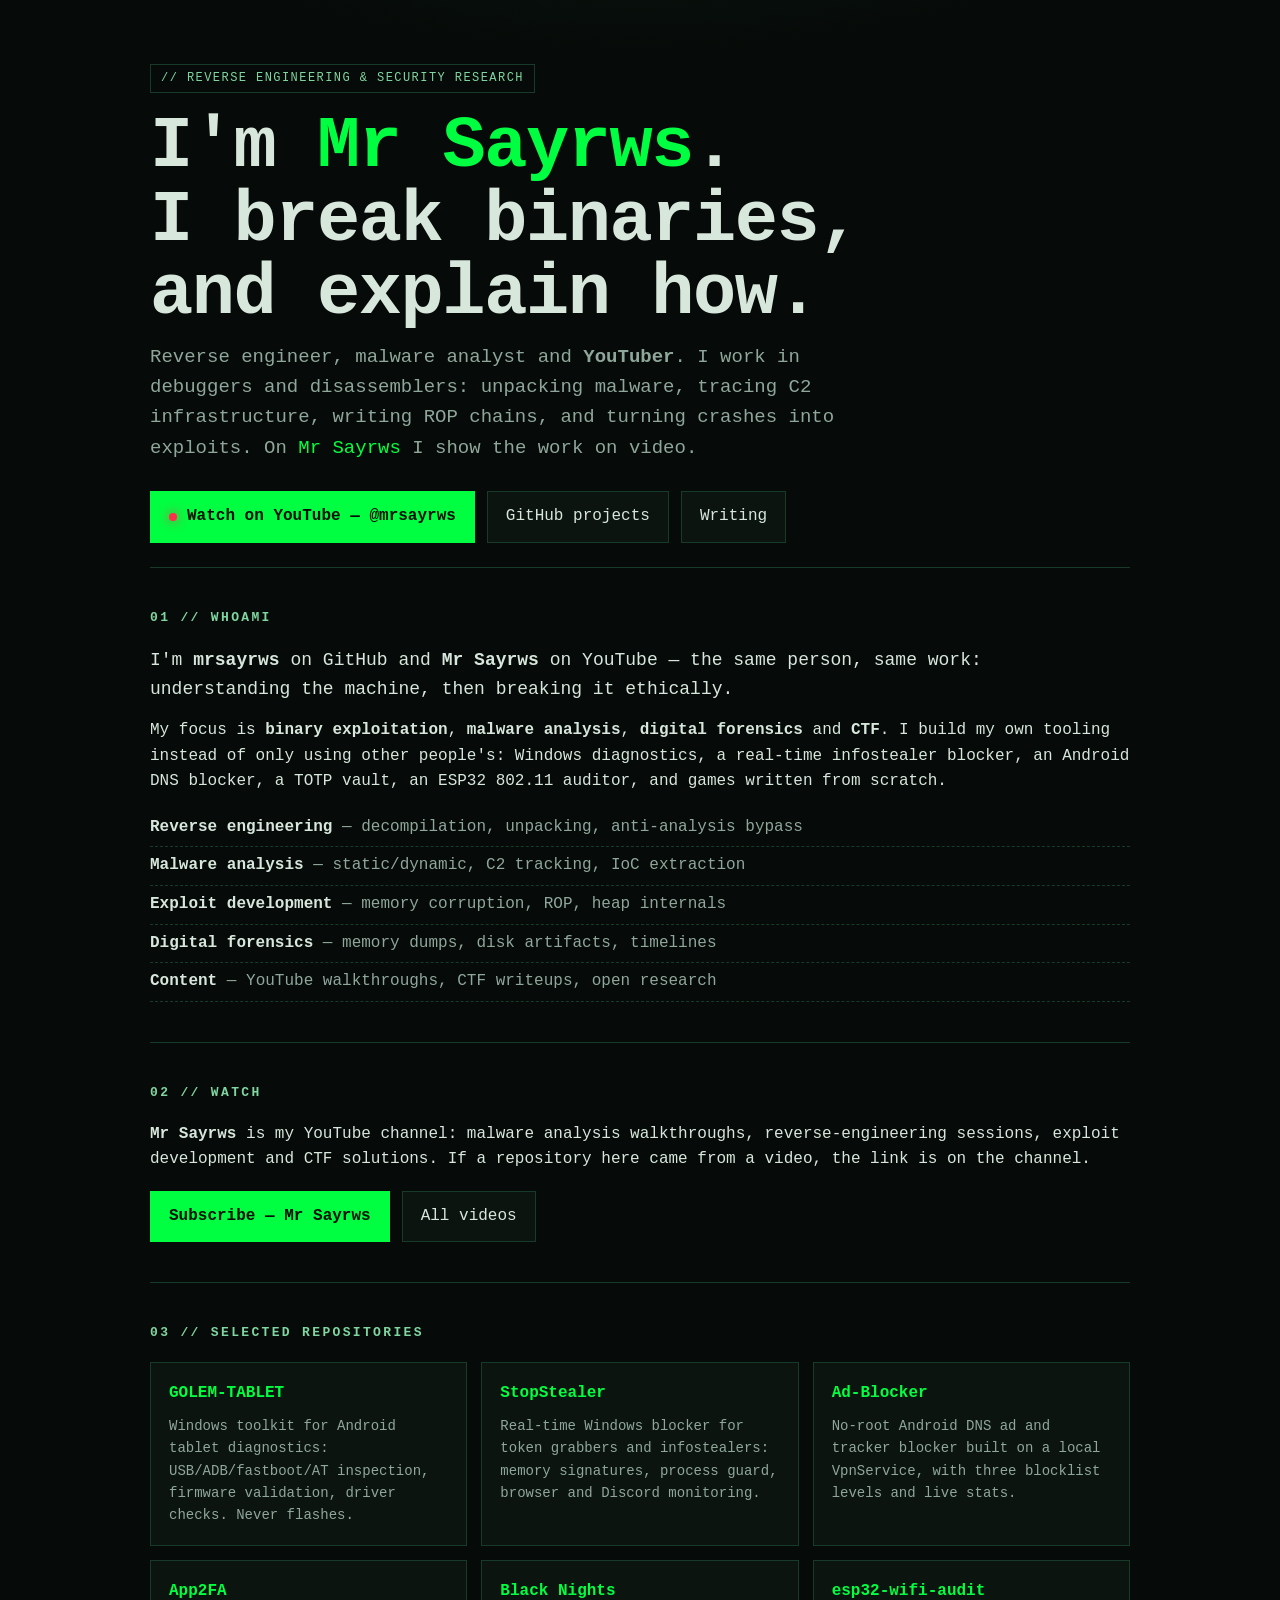
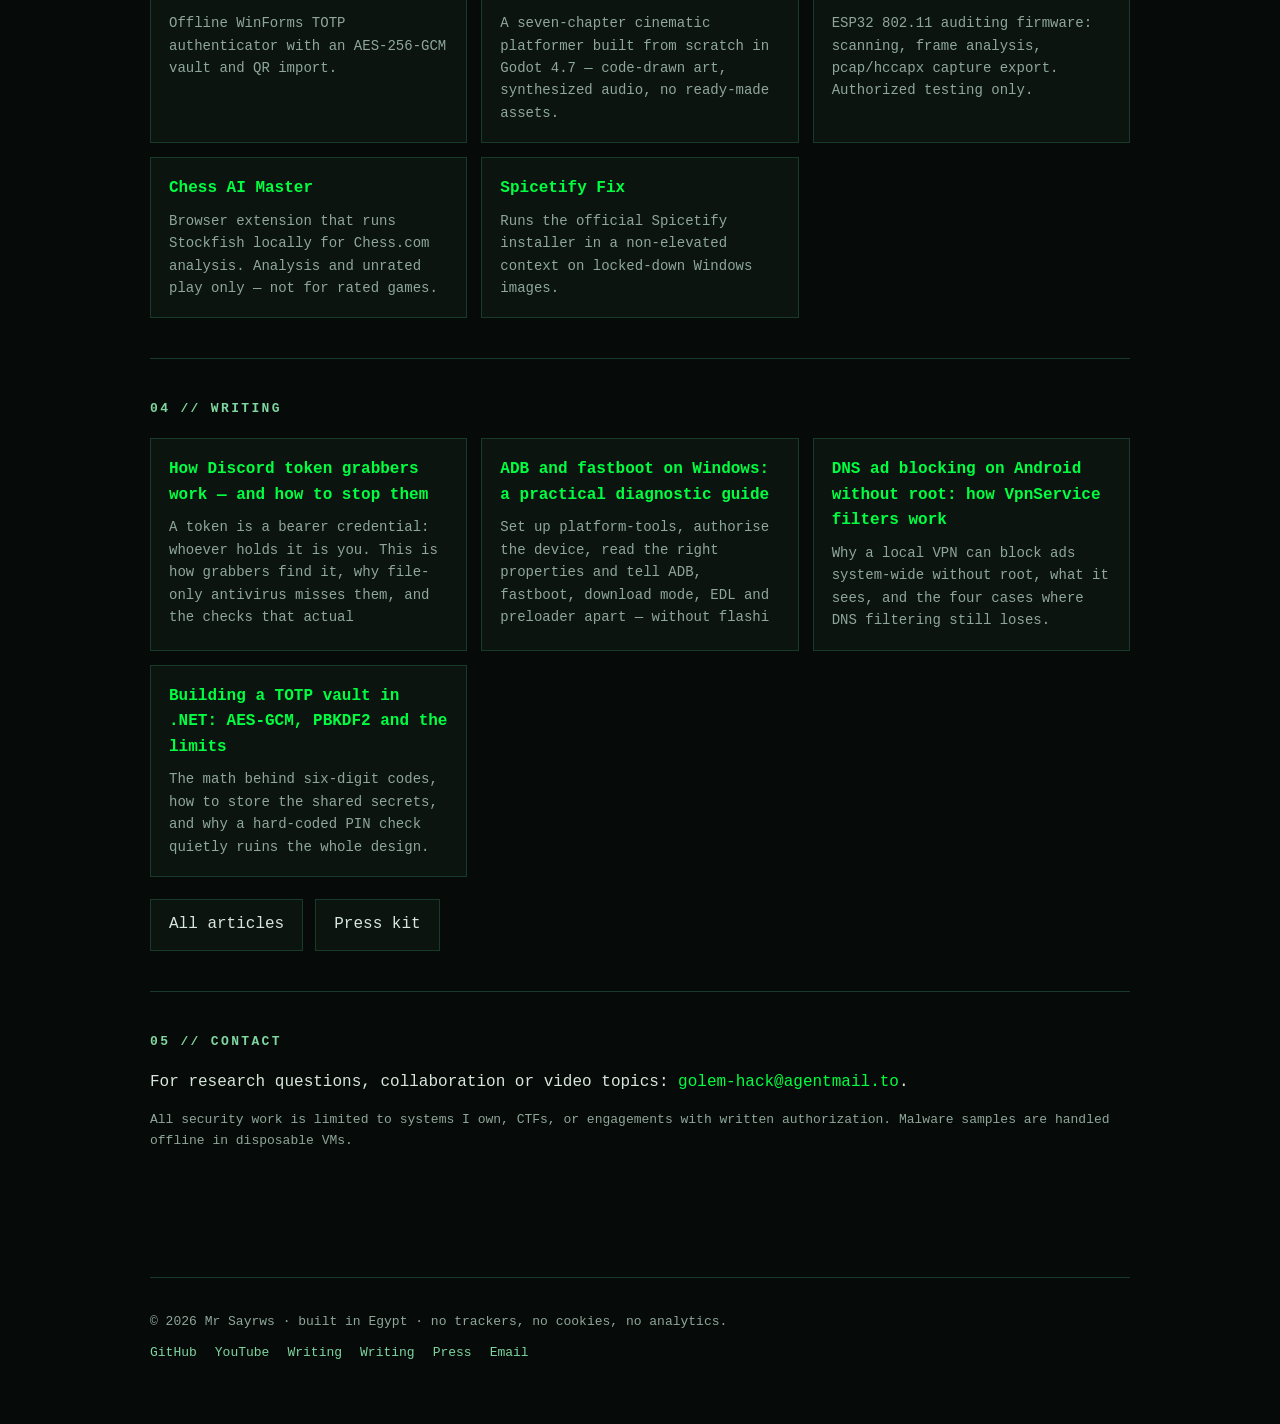
==== commit 037e3644: "SEO: add rel=me and mrsayrws in titles; drop dead blog link" ====
--- a/index.html
+++ b/index.html
@@ -3,11 +3,15 @@
 <head>
 <meta charset="utf-8">
 <meta name="viewport" content="width=device-width, initial-scale=1">
-<title>Mr Sayrws — Reverse Engineer, Malware Analyst &amp; YouTuber</title>
+<title>Mr Sayrws (mrsayrws) — Reverse Engineer, Malware Analyst &amp; YouTuber</title>
 <meta name="description" content="Mr Sayrws (mrsayrws) is a reverse engineer, malware analyst and YouTube creator behind Mr Sayrws. Binary exploitation, digital forensics, CTF and security tooling.">
 <meta name="author" content="Mr Sayrws">
 <meta name="keywords" content="Mr Sayrws, mrsayrws, Mr Sayrws, reverse engineering, malware analysis, binary exploitation, CTF, cybersecurity, YouTube">
 <link rel="canonical" href="https://mrsayrws.github.io/">
+<link rel="me" href="https://github.com/mrsayrws">
+<link rel="me" href="https://www.youtube.com/@mrsayrws">
+<meta name="robots" content="index, follow, max-image-preview:large">
+<meta property="profile:username" content="mrsayrws">
 <meta property="og:type" content="profile">
 <meta property="og:title" content="Mr Sayrws — Reverse Engineer &amp; YouTuber">
 <meta property="og:description" content="Reverse engineering, malware analysis, exploit development and CTF — on GitHub and on YouTube at Mr Sayrws.">
@@ -30,8 +34,7 @@
   "knowsAbout": ["Reverse Engineering", "Malware Analysis", "Binary Exploitation", "Digital Forensics", "CTF", "Windows Internals"],
   "sameAs": [
     "https://github.com/mrsayrws",
-    "https://www.youtube.com/@mrsayrws",
-    "https://hellstorm.blog"
+    "https://www.youtube.com/@mrsayrws"
   ]
 }
 </script>
@@ -115,7 +118,7 @@
       <span class="dot" aria-hidden="true"></span> Watch on YouTube — @mrsayrws
     </a>
     <a class="btn" href="https://github.com/mrsayrws">GitHub projects</a>
-    <a class="btn" href="https://hellstorm.blog">HELLSTORM blog</a>
+    <a class="btn" href="/blog/">Writing</a>
   </div>
 </header>
 
@@ -240,7 +243,7 @@
   <div class="links">
     <a href="https://github.com/mrsayrws">GitHub</a>
     <a href="https://www.youtube.com/@mrsayrws">YouTube</a>
-    <a href="https://hellstorm.blog">Blog</a>
+    <a href="/blog/">Writing</a>
     <a href="/blog/">Writing</a>
     <a href="/press.html">Press</a>
     <a href="mailto:golem-hack@agentmail.to">Email</a>
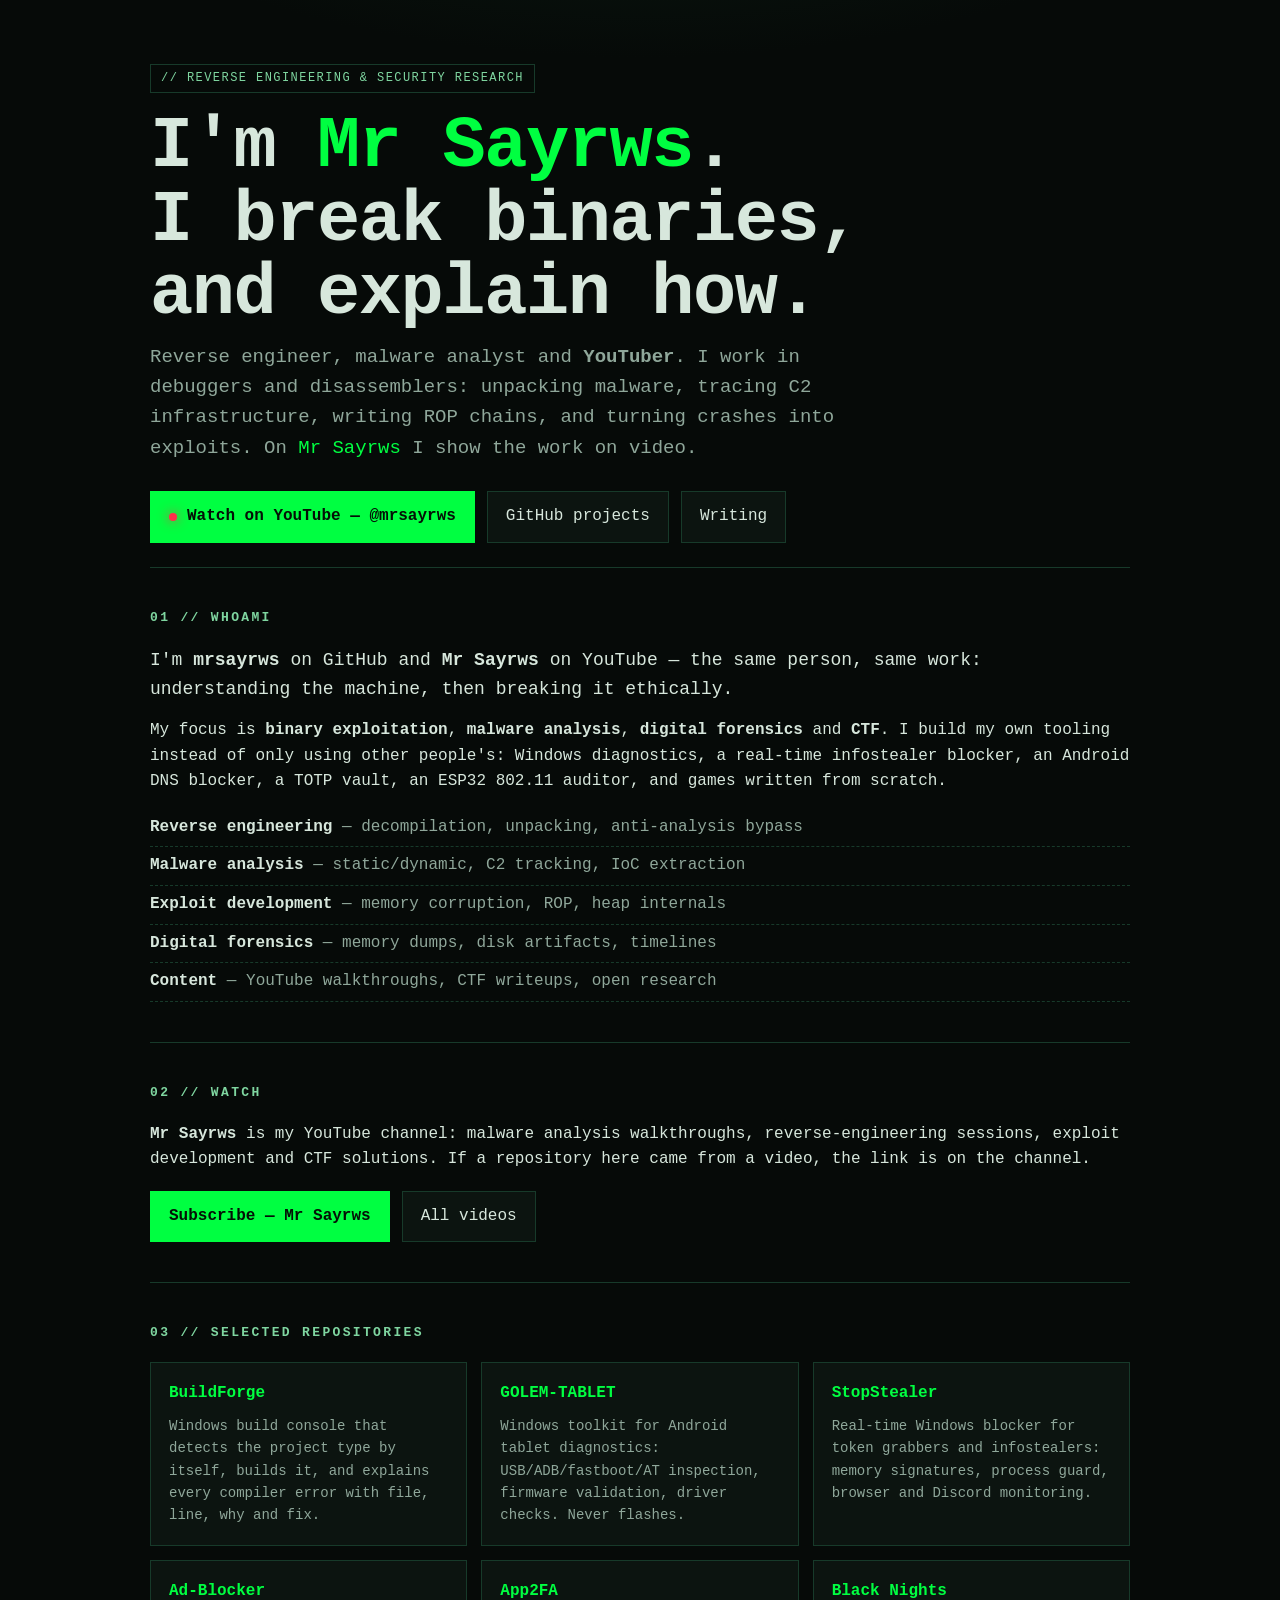
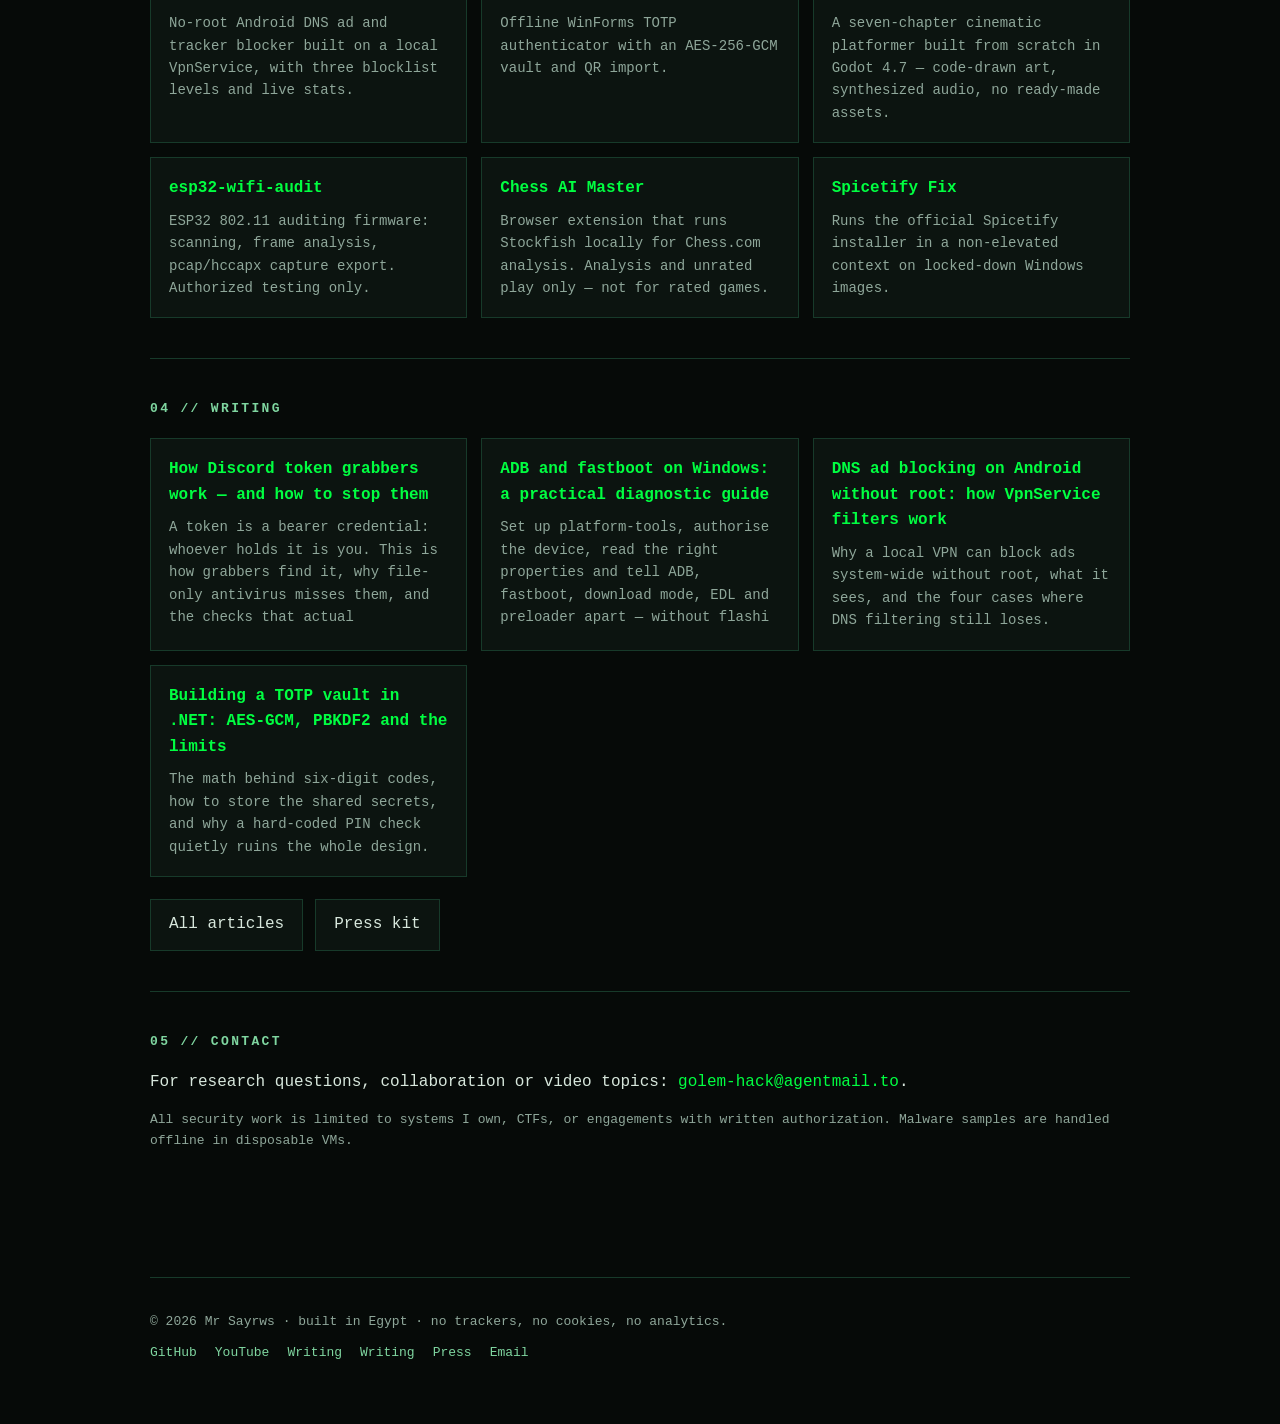
==== commit 8b97deb3: "Add BuildForge page, screenshots and site link" ====
--- a/index.html
+++ b/index.html
@@ -11,6 +11,7 @@
 <link rel="me" href="https://github.com/mrsayrws">
 <link rel="me" href="https://www.youtube.com/@mrsayrws">
 <meta name="robots" content="index, follow, max-image-preview:large">
+<meta name="google-site-verification" content="itfuh0F8UmH4nGL3xuDsDwhrb2msO8mCsPyggxAlcc0">
 <meta property="profile:username" content="mrsayrws">
 <meta property="og:type" content="profile">
 <meta property="og:title" content="Mr Sayrws — Reverse Engineer &amp; YouTuber">
@@ -162,6 +163,10 @@
 <section id="projects">
   <h2>03 // selected repositories</h2>
   <div class="grid">
+    <a class="card" href="/buildforge/">
+      <h3>BuildForge</h3>
+      <p>Windows build console that detects the project type by itself, builds it, and explains every compiler error with file, line, why and fix.</p>
+    </a>
     <a class="card" href="https://github.com/mrsayrws/GOLEM-TABLET">
       <h3>GOLEM-TABLET</h3>
       <p>Windows toolkit for Android tablet diagnostics: USB/ADB/fastboot/AT inspection, firmware validation, driver checks. Never flashes.</p>
